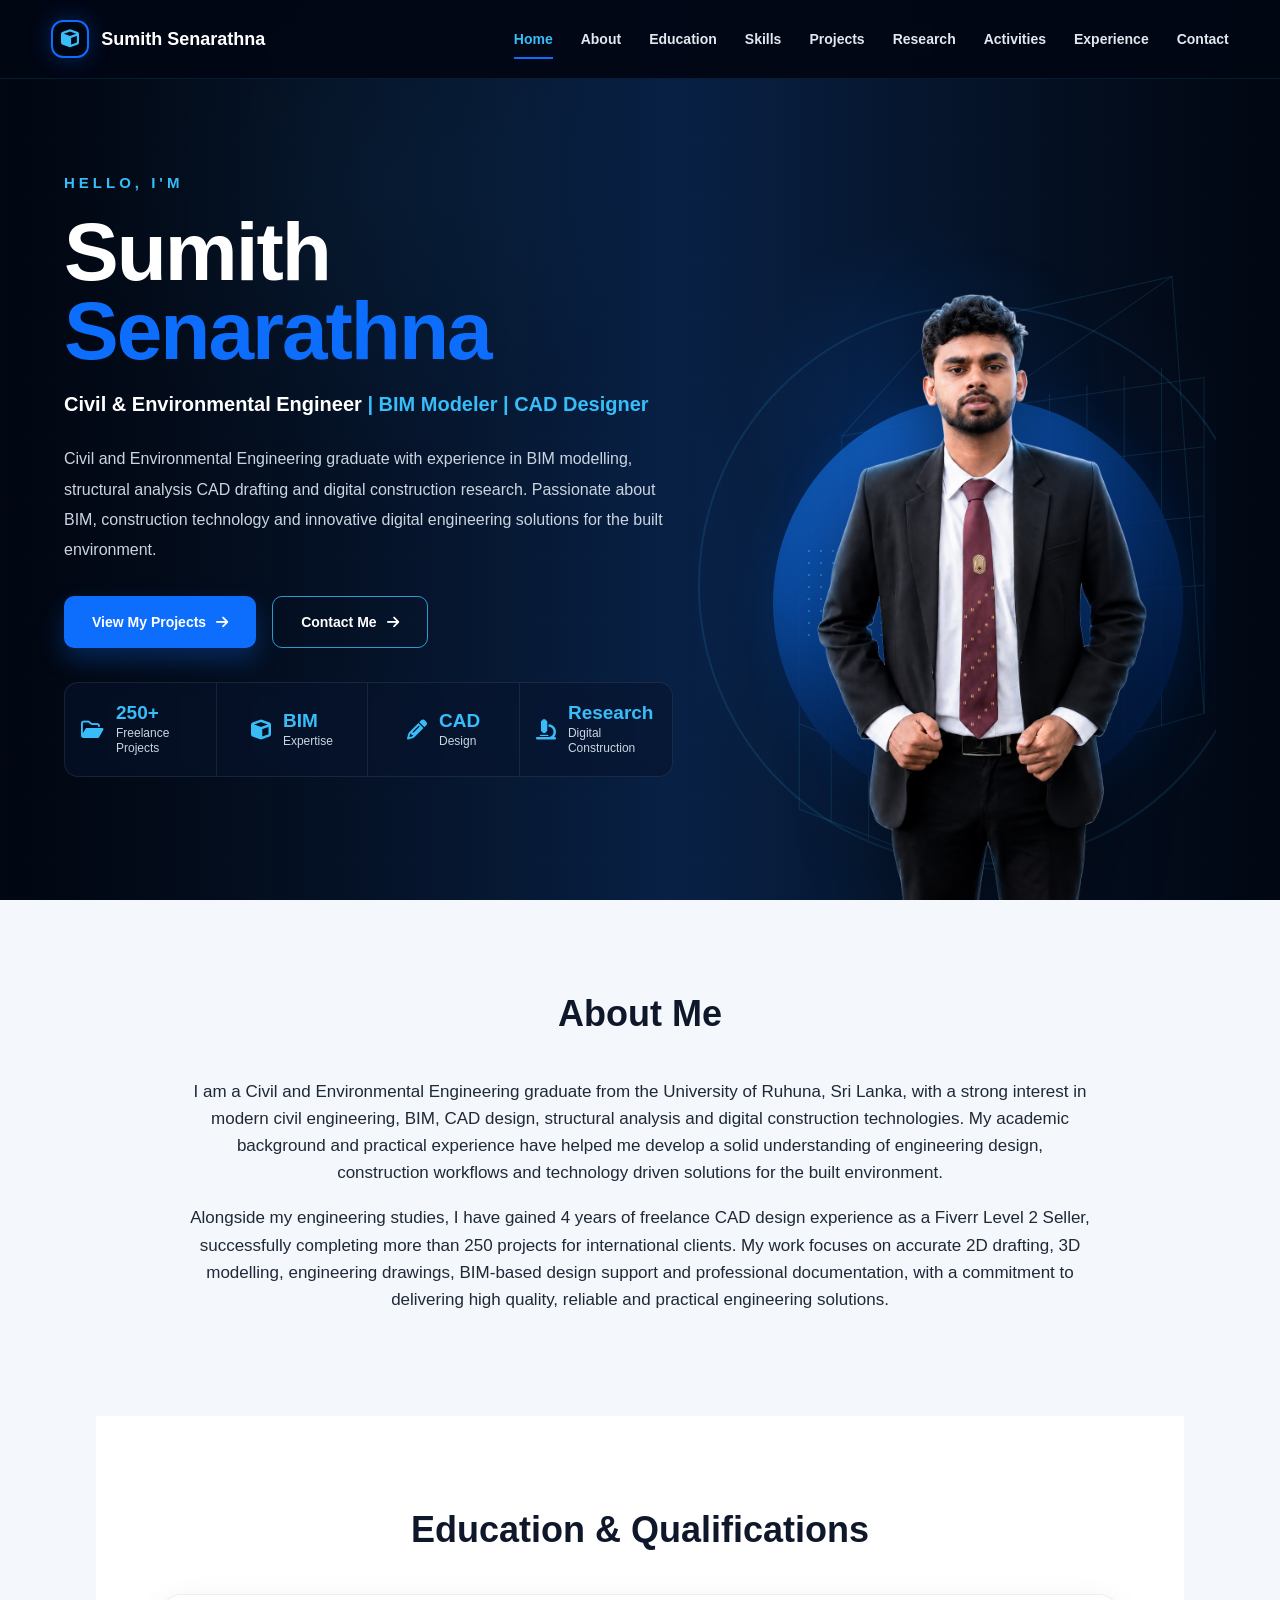
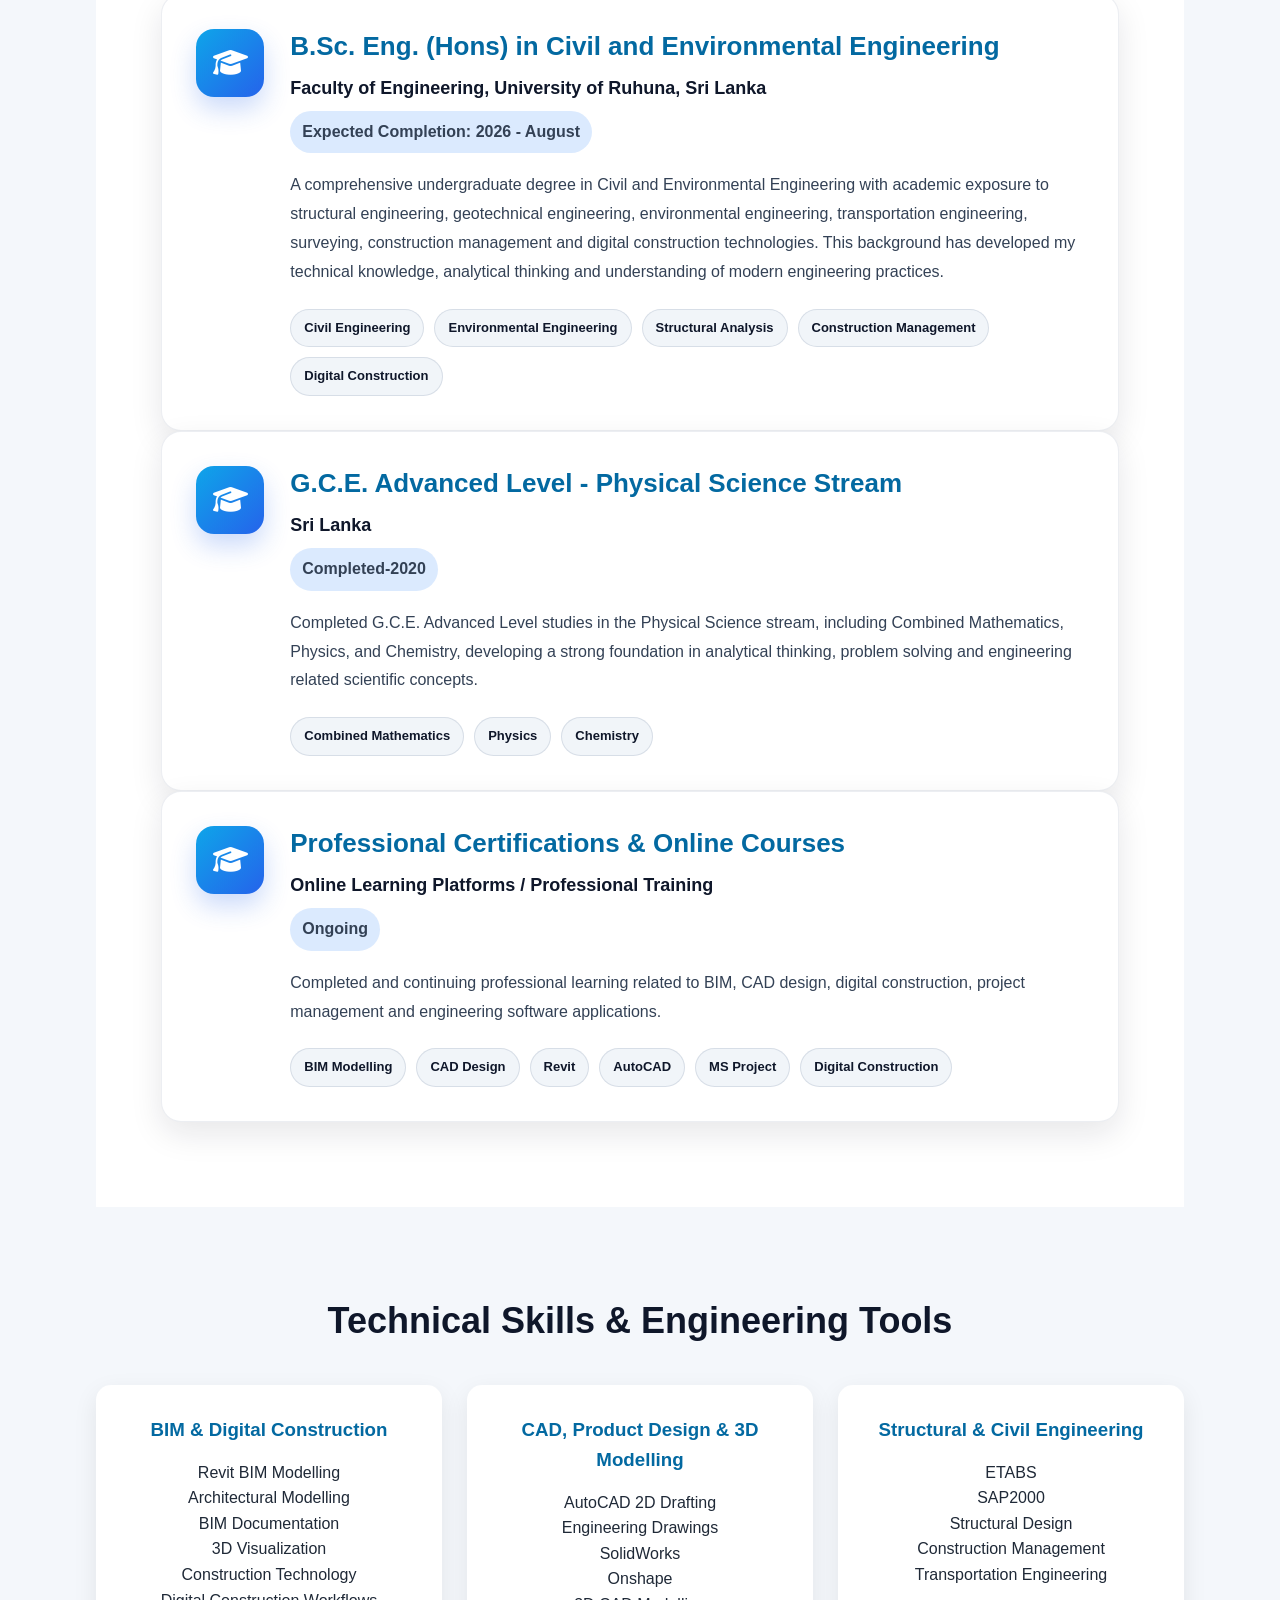
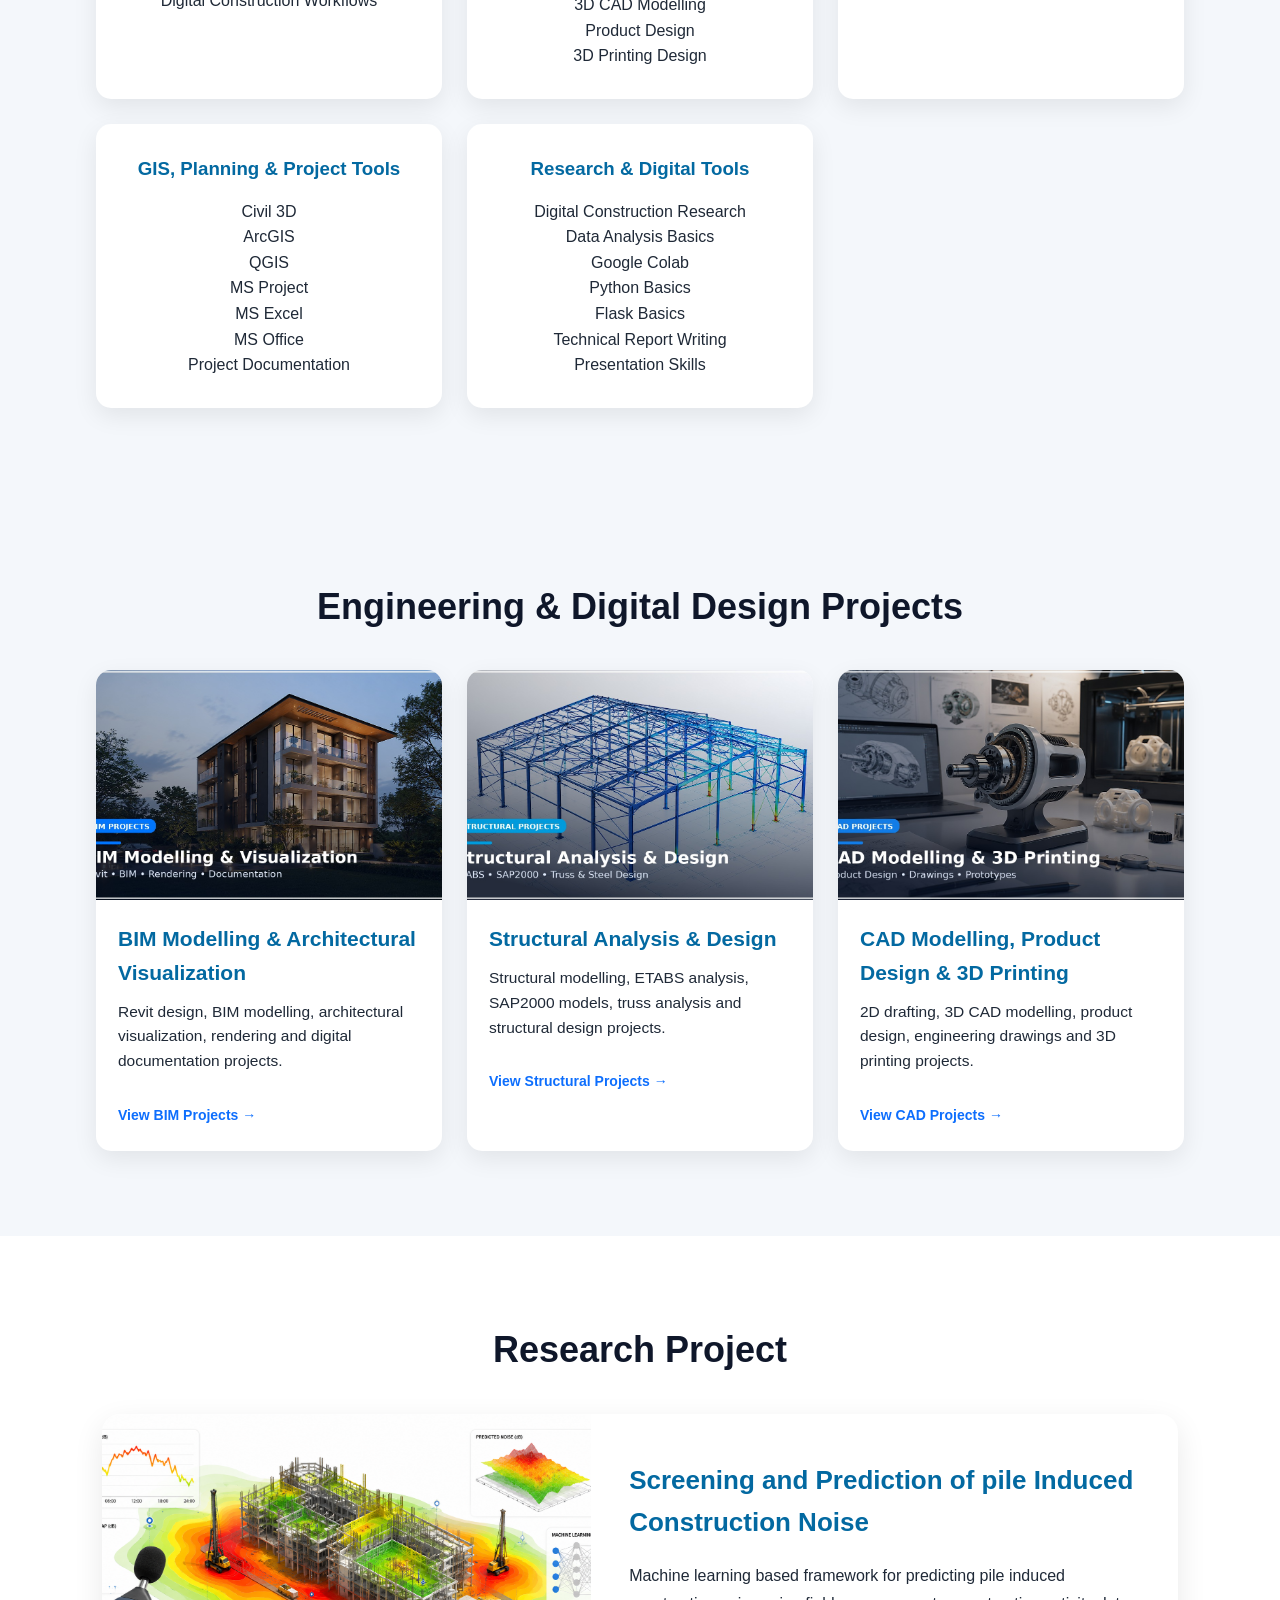
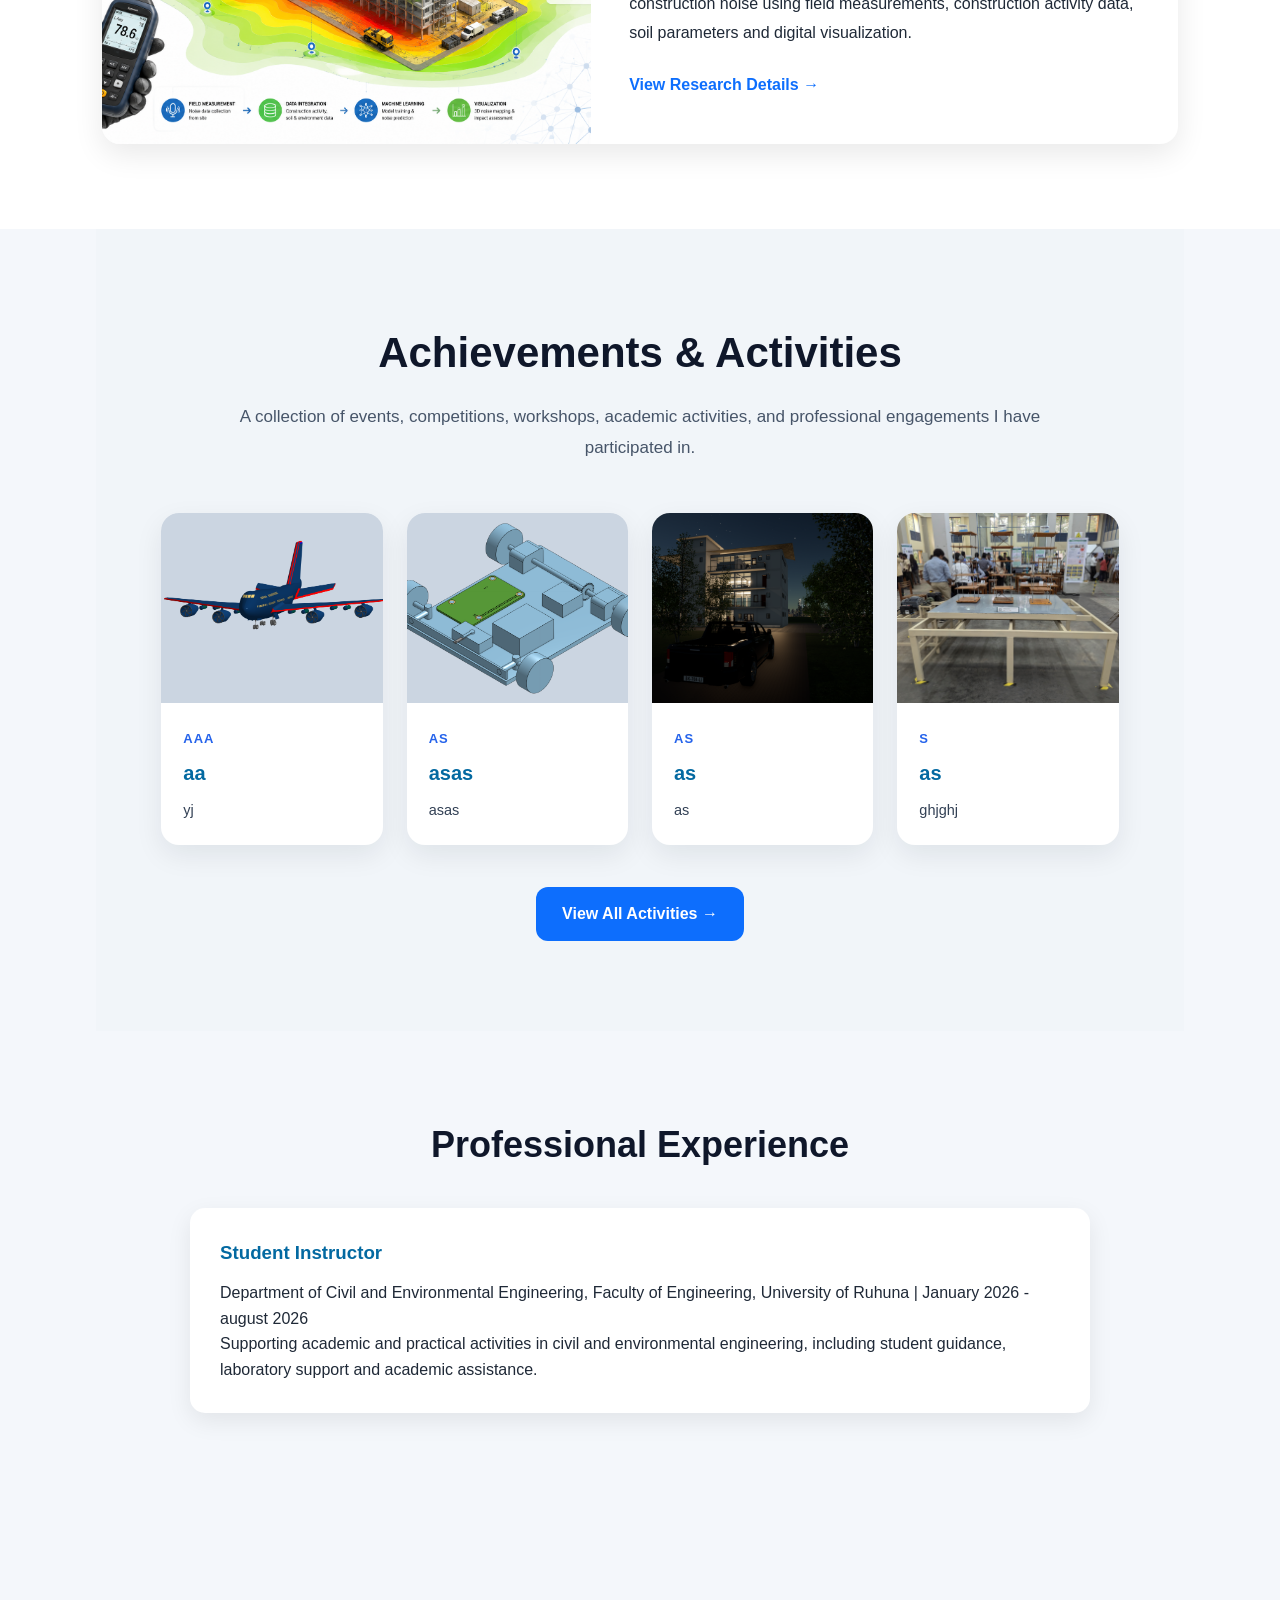
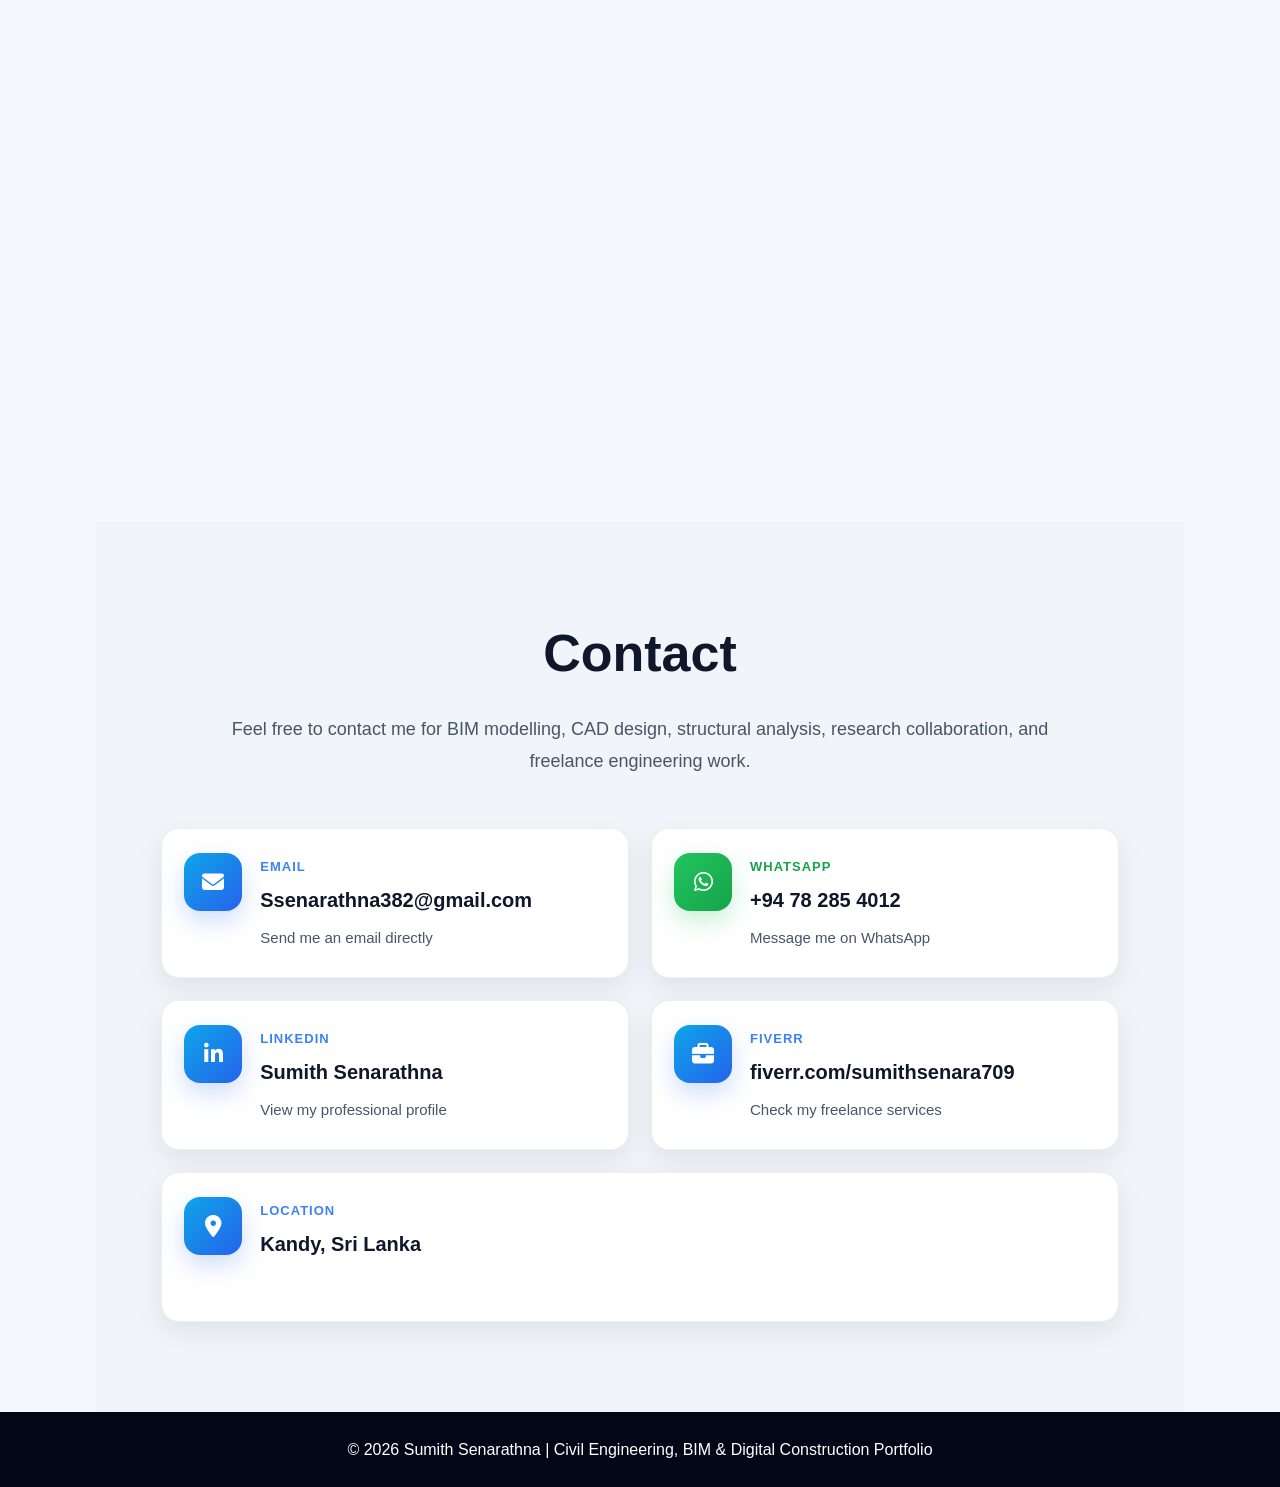
==== index.html @ d569695d "Update index.html" ====
<!DOCTYPE html>
<html lang="en">
<head>
    <meta charset="UTF-8">
    <meta name="viewport" content="width=device-width, initial-scale=1.0">
    <title>Sumith Senarathna | Civil Engineering Portfolio</title>

    <link rel="stylesheet" href="/style.css?v=270">

    <!-- Font Awesome Icons -->
    <link rel="stylesheet" href="https://cdnjs.cloudflare.com/ajax/libs/font-awesome/6.5.2/css/all.min.css">
</head>

<body>

<header>
    <nav>
        <a href="/#home" class="brand">
            <span class="brand-icon"><i class="fa-solid fa-cube"></i></span>
            <span>Sumith Senarathna</span>
        </a>

        <ul>
            <li><a href="/#home" class="active">Home</a></li>
            <li><a href="/#about">About</a></li>
            <li><a href="/#education">Education</a></li>
            <li><a href="/#skills">Skills</a></li>
            <li><a href="/#projects">Projects</a></li>
            <li><a href="/#research">Research</a></li>
            <li><a href="/#activities">Activities</a></li>
            <li><a href="/#experience">Experience</a></li>
            <li><a href="/#contact">Contact</a></li>
        </ul>
    </nav>
</header>

<section id="home" class="hero">

    <div class="hero-container">

        <div class="hero-left">
            <p class="hello-text">HELLO, I'M</p>

            <h1 class="hero-name">
                Sumith<br>
                <span>Senarathna</span>
            </h1>

            <h2 class="hero-role">
                Civil & Environmental Engineer
                <span>| BIM Modeler | CAD Designer</span>
            </h2>

            <p class="hero-description">
                Civil engineering graduate with experience in BIM modelling, CAD drafting,
                structural analysis, surveying, and AI-based construction research.
                Passionate about digital construction, BIM technologies, and innovative
                engineering solutions.
            </p>

            <div class="hero-buttons">
                <a href="/#projects" class="btn primary-btn">
                    View My Projects <i class="fa-solid fa-arrow-right"></i>
                </a>

                <a href="/#contact" class="btn secondary-btn">
                    Contact Me <i class="fa-solid fa-arrow-right"></i>
                </a>
            </div>

            <div class="hero-stats">
                <div class="stat-card">
                    <div class="stat-icon"><i class="fa-regular fa-folder-open"></i></div>
                    <div class="stat-content">
                        <h3>250+</h3>
                        <p>Freelance Projects</p>
                    </div>
                </div>

                <div class="stat-card">
                    <div class="stat-icon"><i class="fa-solid fa-cube"></i></div>
                    <div class="stat-content">
                        <h3>BIM</h3>
                        <p>Expertise</p>
                    </div>
                </div>

                <div class="stat-card">
                    <div class="stat-icon"><i class="fa-solid fa-pencil"></i></div>
                    <div class="stat-content">
                        <h3>CAD</h3>
                        <p>Design</p>
                    </div>
                </div>

                <div class="stat-card">
                    <div class="stat-icon"><i class="fa-solid fa-microscope"></i></div>
                    <div class="stat-content">
                        <h3>Research</h3>
                        <p>Digital Construction</p>
                    </div>
                </div>
            </div>
        </div>

        <div class="hero-right">
            <div class="hero-glow"></div>
            <div class="blue-circle"></div>
            <div class="circle-ring"></div>
            <div class="dot-pattern"></div>
            <div class="building-bg"></div>

            <img src="/images/profile.png" alt="Sumith Senarathna" class="hero-photo">
        </div>

    </div>
</section>

<section id="about" class="section">
    <h2>About Me</h2>

    <p>
        I am a Civil and Environmental Engineering graduate from the University of Ruhuna,
        Sri Lanka, with experience in BIM modelling, CAD drafting, structural analysis,
        surveying, and digital construction technologies.
    </p>

    <p>
        I have 4 years of freelance CAD design experience as a Fiverr Level 2 Seller,
        completing more than 250 projects for international clients. My career goal is
        to become a university lecturer and construction technology specialist by
        integrating civil engineering, BIM, artificial intelligence, and digital
        construction practices.
    </p>
</section>

<section id="education" class="section education-section">
    <h2 id="education-title">Education & Qualifications</h2>

    <div class="education-list" id="education-list">

        <div class="education-card">
            <div class="education-icon">
                <i class="fa-solid fa-graduation-cap"></i>
            </div>

            <div class="education-content">
                <h3>B.Sc. Eng. (Hons) in Civil and Environmental Engineering</h3>
                <h4>Faculty of Engineering, University of Ruhuna, Sri Lanka</h4>
                <p class="education-period">Expected Completion: 2026</p>

                <p>
                    Undergraduate degree in Civil and Environmental Engineering with academic exposure to
                    structural engineering, environmental engineering, transportation engineering, surveying,
                    construction management, and digital construction technologies.
                </p>

                <div class="education-tags">
                    <span>Civil Engineering</span>
                    <span>Environmental Engineering</span>
                    <span>Structural Analysis</span>
                    <span>Surveying</span>
                    <span>Construction Management</span>
                    <span>Digital Construction</span>
                </div>
            </div>
        </div>

        <div class="education-card">
            <div class="education-icon">
                <i class="fa-solid fa-school"></i>
            </div>

            <div class="education-content">
                <h3>G.C.E. Advanced Level - Physical Science Stream</h3>
                <h4>Sri Lanka</h4>
                <p class="education-period">Completed</p>

                <p>
                    Completed Advanced Level studies in the Physical Science stream, providing a strong
                    foundation in mathematics, physics, and engineering-related analytical thinking.
                </p>

                <div class="education-tags">
                    <span>Combined Mathematics</span>
                    <span>Physics</span>
                    <span>Chemistry</span>
                    <span>Analytical Thinking</span>
                </div>
            </div>
        </div>

        <div class="education-card">
            <div class="education-icon">
                <i class="fa-solid fa-certificate"></i>
            </div>

            <div class="education-content">
                <h3>Professional Certifications & Online Courses</h3>
                <h4>Online Learning Platforms / Professional Training</h4>
                <p class="education-period">Ongoing</p>

                <p>
                    Completed and continuing professional learning related to BIM, CAD design,
                    digital construction, project management, and engineering software applications.
                </p>

                <div class="education-tags">
                    <span>BIM Modelling</span>
                    <span>CAD Design</span>
                    <span>Revit</span>
                    <span>AutoCAD</span>
                    <span>MS Project</span>
                    <span>Digital Construction</span>
                </div>
            </div>
        </div>

        <div class="education-card">
            <div class="education-icon">
                <i class="fa-solid fa-chalkboard-user"></i>
            </div>

            <div class="education-content">
                <h3>Workshops & Training Programs</h3>
                <h4>University / Professional Organizations</h4>
                <p class="education-period">Completed</p>

                <p>
                    Participated in workshops and training programs related to civil engineering,
                    construction technology, BIM workflows, and professional development.
                </p>

                <div class="education-tags">
                    <span>Technical Workshops</span>
                    <span>Construction Technology</span>
                    <span>Professional Development</span>
                    <span>Engineering Practice</span>
                </div>
            </div>
        </div>

    </div>
</section>

<section id="skills" class="section">
    <h2>Technical Skills</h2>

    <div class="cards">
        <div class="card">
            <h3>BIM & CAD</h3>
            <p>Revit</p>
            <p>AutoCAD</p>
            <p>Civil 3D</p>
            <p>3ds Max</p>
            <p>SolidWorks</p>
            <p>Onshape</p>
        </div>

        <div class="card">
            <h3>Engineering & Analysis</h3>
            <p>ETABS</p>
            <p>SAP2000</p>
            <p>Structural Analysis</p>
            <p>Structural Design</p>
            <p>Surveying</p>
        </div>

        <div class="card">
            <h3>Digital Technologies</h3>
            <p>ArcGIS</p>
            <p>QGIS</p>
            <p>Machine Learning Basics</p>
            <p>MS Project</p>
            <p>MS Office</p>
        </div>
    </div>
</section>

<section id="projects" class="section">
    <h2 id="featured-projects-title">Engineering & Digital Design Projects</h2>

    <div class="project-grid" id="featured-projects-grid">

        <a href="/bim-projects.html" class="project-card project-card-link">
            <div class="project-img">
                <img src="/images/bim1.jpg" alt="BIM Modelling and Architectural Visualization">
            </div>

            <h3>BIM Modelling & Architectural Visualization</h3>

            <p>
                Revit design, BIM modelling, architectural visualization,
                rendering, and digital documentation projects.
            </p>

            <span class="view-more">View BIM Projects →</span>
        </a>

        <a href="/structural-projects.html" class="project-card project-card-link">
            <div class="project-img">
                <img src="/images/structural1.jpg" alt="Structural Analysis and Design">
            </div>

            <h3>Structural Analysis & Design</h3>

            <p>
                Structural modelling, ETABS analysis, SAP2000 models,
                truss analysis, and structural design projects.
            </p>

            <span class="view-more">View Structural Projects →</span>
        </a>

        <a href="/cad-projects.html" class="project-card project-card-link">
            <div class="project-img">
                <img src="/images/cad1.jpg" alt="CAD Modelling and 3D Printing">
            </div>

            <h3>CAD Modelling, Product Design & 3D Printing</h3>

            <p>
                2D drafting, 3D CAD modelling, product design,
                engineering drawings, and 3D printing projects.
            </p>

            <span class="view-more">View CAD Projects →</span>
        </a>

    </div>
</section>

<section id="research" class="section research-section">
    <h2>Research Project</h2>

    <div class="research-card-home">
        <div class="research-card-image">
            <img src="/images/uploads/research-cover.jpg" alt="Research Project">
        </div>

        <div class="research-card-content">
            <h3>AI-Based Prediction of Pile-Induced Construction Noise</h3>

            <p>
                Machine learning-based framework for predicting pile-induced construction noise
                using field measurements, construction activity data, soil parameters,
                and digital visualization.
            </p>

            <a href="/research-project.html" class="research-view-btn">
                View Research Details →
            </a>
        </div>
    </div>
</section>

<section id="activities" class="section activities-section">
    <div class="activities-header">
        <h2 id="activities-title">Achievements & Activities</h2>

        <p id="activities-description">
            A collection of events, competitions, workshops, academic activities,
            and professional engagements I have participated in.
        </p>
    </div>

    <div class="activities-home-grid" id="activities-home-grid">
        <!-- Activities load from content/activities.json -->
    </div>

    <div class="activities-view-box">
        <a href="/activities.html" class="activities-view-btn" id="activities-view-btn">
            View All Activities →
        </a>
    </div>
</section>

<section id="experience" class="section">
    <h2 id="experience-title">Professional Experience</h2>

    <div id="experience-list">
        <div class="experience-box">
            <h3>Student Instructor</h3>
            <p>
                Department of Civil and Environmental Engineering,
                Faculty of Engineering, University of Ruhuna | January 2026 - Present
            </p>
        </div>

        <div class="experience-box">
            <h3>CAD Designer - Fiverr Level 2 Seller</h3>
            <p>
                Freelance CAD designer with 4 years of experience in 2D drafting,
                3D modelling, engineering drawings, and design documentation for
                international clients. Completed 250+ freelance projects.
            </p>
        </div>

        <div class="experience-box">
            <h3>Civil Engineer Intern - KMTT</h3>
            <p>
                Kandy Multi Model Transport Terminal | August 2025 - October 2025
            </p>
        </div>

        <div class="experience-box">
            <h3>Civil Engineer Intern - CWIT</h3>
            <p>
                Colombo West International Terminal | May 2024 - August 2024
            </p>
        </div>
    </div>
</section>

<section id="contact" class="section contact-section">
    <div class="contact-header">
        <h2>Contact</h2>
        <p class="contact-subtitle">
            Feel free to contact me for BIM modelling, CAD design, structural analysis,
            research collaboration, and freelance engineering work.
        </p>
    </div>

    <div class="contact-wrapper contact-wrapper-only">
        <div class="contact-right contact-right-full">
            <div class="contact-grid" id="contactGrid">
                <!-- Contact cards load from content/contact.json -->
            </div>
        </div>
    </div>
</section>

<footer>
    <p>© 2026 Sumith Senarathna | Civil Engineering, BIM & Digital Construction Portfolio</p>
</footer>

<!-- Main website script -->
<script src="/script.js?v=290"></script>

<!-- Netlify Identity Widget only for invite / confirmation / recovery links -->
<script src="https://identity.netlify.com/v1/netlify-identity-widget.js"></script>

<script>
    if (window.netlifyIdentity) {
        window.netlifyIdentity.on("init", user => {
            const hash = window.location.hash || "";

            if (
                !user &&
                (
                    hash.includes("invite_token") ||
                    hash.includes("confirmation_token") ||
                    hash.includes("recovery_token")
                )
            ) {
                window.netlifyIdentity.open();
            }
        });
    }
</script>

</body>
</html>
---- style.css ----
* {
    margin: 0;
    padding: 0;
    box-sizing: border-box;
    font-family: Arial, Helvetica, sans-serif;
}

html {
    scroll-behavior: smooth;
}

body {
    background: #f4f7fb;
    color: #1f2937;
    line-height: 1.6;
}

/* Header */

header {
    position: fixed;
    top: 0;
    width: 100%;
    z-index: 1000;
    background: rgba(2, 7, 20, 0.96);
    border-bottom: 1px solid rgba(56, 189, 248, 0.12);
    backdrop-filter: blur(12px);
}

nav {
    width: 92%;
    max-width: 1400px;
    margin: auto;
    min-height: 78px;
    display: flex;
    align-items: center;
    justify-content: space-between;
}

.brand {
    display: flex;
    align-items: center;
    gap: 12px;
    color: white;
    text-decoration: none;
    font-size: 18px;
    font-weight: 700;
}

.brand-icon {
    width: 38px;
    height: 38px;
    border: 2px solid #0d6efd;
    border-radius: 12px;
    color: #38bdf8;
    display: flex;
    align-items: center;
    justify-content: center;
    box-shadow: 0 0 22px rgba(13, 110, 253, 0.30);
}

nav ul {
    list-style: none;
    display: flex;
    gap: 28px;
}

nav ul li a {
    color: #e2e8f0;
    text-decoration: none;
    font-size: 14px;
    font-weight: 600;
    transition: 0.3s;
    position: relative;
}

nav ul li a:hover,
nav ul li a.active {
    color: #38bdf8;
}

nav ul li a.active::after {
    content: "";
    position: absolute;
    left: 0;
    bottom: -12px;
    width: 100%;
    height: 2px;
    background: #0d6efd;
}

/* Remove left side social buttons */

.side-social {
    display: none;
}

/* Hero */

.hero {
    min-height: 100vh;
    padding: 78px 0 0;
    position: relative;
    overflow: hidden;
    color: white;
    background:
        radial-gradient(circle at 72% 45%, rgba(13, 110, 253, 0.16), transparent 17%),
        radial-gradient(circle at 28% 20%, rgba(56, 189, 248, 0.06), transparent 24%),
        linear-gradient(90deg, #020814 0%, #06162e 26%, #082248 52%, #06162e 76%, #020814 100%);
}

.hero::before {
    content: "";
    position: absolute;
    inset: 78px 0 0;
    background:
        linear-gradient(90deg, rgba(255,255,255,0.016) 0%, rgba(255,255,255,0) 10%, rgba(255,255,255,0.016) 20%, rgba(255,255,255,0) 30%, rgba(255,255,255,0.016) 40%, rgba(255,255,255,0) 50%, rgba(255,255,255,0.016) 60%, rgba(255,255,255,0) 70%, rgba(255,255,255,0.016) 80%, rgba(255,255,255,0) 90%, rgba(255,255,255,0.016) 100%),
        linear-gradient(rgba(56, 189, 248, 0.025) 1px, transparent 1px),
        linear-gradient(90deg, rgba(56, 189, 248, 0.025) 1px, transparent 1px);
    background-size: auto, 60px 60px, 60px 60px;
    opacity: 0.30;
    pointer-events: none;
}

.hero::after {
    content: "";
    position: absolute;
    inset: 78px 0 0;
    background: linear-gradient(
        90deg,
        rgba(1, 6, 16, 0.58) 0%,
        rgba(1, 6, 16, 0.25) 32%,
        rgba(1, 6, 16, 0.04) 55%,
        rgba(1, 6, 16, 0.16) 76%,
        rgba(1, 6, 16, 0.44) 100%
    );
    pointer-events: none;
    z-index: 1;
}

/* Text moved slightly away from left edge */

.hero-container {
    width: 90%;
    max-width: 1400px;
    height: calc(100vh - 78px);
    min-height: 650px;
    margin: auto;
    display: grid;
    grid-template-columns: 1.08fr 0.92fr;
    align-items: center;
    gap: 25px;
    position: relative;
    z-index: 2;
}

/* Left Content */

.hero-left {
    max-width: 720px;
    padding-bottom: 30px;
    margin-left: 0;
}

.hello-text {
    color: #38bdf8;
    font-size: 15px;
    font-weight: 700;
    letter-spacing: 4px;
    margin-bottom: 18px;
}

.hero-name {
    font-size: 82px;
    line-height: 0.96;
    font-weight: 800;
    margin-bottom: 18px;
    letter-spacing: -2px;
}

.hero-name span {
    color: #0d6efd;
}

.hero-role {
    font-size: 20px;
    font-weight: 600;
    margin-bottom: 24px;
    color: #ffffff;
}

.hero-role span {
    color: #38bdf8;
}

.hero-description {
    max-width: 680px;
    color: #cbd5e1;
    font-size: 16px;
    line-height: 1.9;
    margin-bottom: 30px;
}

.hero-buttons {
    display: flex;
    gap: 16px;
    margin-bottom: 34px;
    flex-wrap: wrap;
}

.btn {
    padding: 14px 28px;
    border-radius: 10px;
    text-decoration: none;
    font-size: 14px;
    font-weight: 700;
    transition: 0.3s;
    display: inline-flex;
    align-items: center;
    gap: 10px;
}

.primary-btn {
    background: #0d6efd;
    color: white;
    box-shadow: 0 12px 25px rgba(13, 110, 253, 0.28);
}

.primary-btn:hover {
    background: #38bdf8;
    color: #03142d;
    transform: translateY(-3px);
}

.secondary-btn {
    border: 1.5px solid rgba(56, 189, 248, 0.8);
    color: white;
    background: transparent;
}

.secondary-btn:hover {
    background: #38bdf8;
    color: #03142d;
}

/* Stats */

.hero-stats {
    max-width: 700px;
    display: grid;
    grid-template-columns: repeat(4, 1fr);
    background: rgba(8, 20, 46, 0.58);
    border: 1px solid rgba(148, 163, 184, 0.14);
    border-radius: 14px;
    overflow: hidden;
    backdrop-filter: blur(8px);
}

.stat-card {
    padding: 20px 16px;
    border-right: 1px solid rgba(148, 163, 184, 0.12);
    display: flex;
    align-items: center;
    gap: 12px;
    justify-content: center;
}

.stat-card:last-child {
    border-right: none;
}

.stat-icon {
    color: #38bdf8;
    font-size: 20px;
}

.stat-content h3 {
    color: #38bdf8;
    font-size: 19px;
    margin-bottom: 2px;
}

.stat-content p {
    color: #cbd5e1;
    font-size: 12px;
}

/* Right Visual */

.hero-right {
    position: relative;
    height: calc(100vh - 78px);
    min-height: 650px;
    display: flex;
    align-items: flex-end;
    justify-content: center;
    overflow: hidden;
}

.hero-glow {
    position: absolute;
    width: 620px;
    height: 620px;
    border-radius: 50%;
    background: radial-gradient(
        circle,
        rgba(13, 110, 253, 0.08) 0%,
        rgba(13, 110, 253, 0.04) 42%,
        transparent 72%
    );
    left: 54%;
    bottom: 20px;
    transform: translateX(-50%);
    z-index: 0;
}

/* Dark soft blue circle */

.blue-circle {
    position: absolute;
    width: 410px;
    height: 410px;
    border-radius: 50%;
    background:
        radial-gradient(circle at 38% 30%,
            #1c72e6 0%,
            #0b55bd 42%,
            #06377f 72%,
            #042657 100%
        );
    left: 54%;
    bottom: 92px;
    transform: translateX(-50%);
    z-index: 1;
    opacity: 0.82;
    box-shadow:
        0 0 48px rgba(13, 110, 253, 0.18),
        inset -45px -55px 80px rgba(0, 10, 30, 0.52),
        inset 18px 22px 45px rgba(56, 189, 248, 0.08);
}

.circle-ring {
    position: absolute;
    width: 560px;
    height: 560px;
    border-radius: 50%;
    border: 2px solid rgba(56, 189, 248, 0.12);
    left: 54%;
    bottom: 35px;
    transform: translateX(-50%);
    z-index: 0;
}

.dot-pattern {
    position: absolute;
    width: 95px;
    height: 95px;
    left: 105px;
    bottom: 260px;
    z-index: 2;
    opacity: 0.46;
    background-image: radial-gradient(#38bdf8 1.3px, transparent 1.3px);
    background-size: 12px 12px;
}

/* Building wireframe background */

.building-bg {
    position: absolute;
    right: -85px;
    bottom: -5px;
    width: 620px;
    height: 650px;
    z-index: 0;
    opacity: 0.55;
    background-repeat: no-repeat;
    background-position: center bottom;
    background-size: contain;
    background-image: url("data:image/svg+xml,%3Csvg width='520' height='610' viewBox='0 0 520 610' xmlns='http://www.w3.org/2000/svg'%3E%3Cg fill='none' stroke='%2338bdf8' stroke-opacity='0.25' stroke-width='1'%3E%3Cpath d='M210 70 L430 20 L460 430 L250 490 Z'/%3E%3Cpath d='M250 490 L250 145 L430 20'/%3E%3Cpath d='M250 145 L460 115'/%3E%3Cpath d='M460 115 L460 430'/%3E%3Cpath d='M210 70 L250 145'/%3E%3Cpath d='M250 490 L120 390 L120 170 L250 145'/%3E%3Cpath d='M120 170 L210 70'/%3E%3Cpath d='M120 390 L250 490'/%3E%3Cpath d='M120 390 L210 340 L430 300'/%3E%3Cpath d='M120 230 L250 205 L460 180'/%3E%3Cpath d='M120 290 L250 265 L460 245'/%3E%3Cpath d='M120 350 L250 325 L460 310'/%3E%3Cpath d='M280 137 L280 482'/%3E%3Cpath d='M315 130 L315 472'/%3E%3Cpath d='M350 122 L350 462'/%3E%3Cpath d='M385 114 L385 452'/%3E%3Cpath d='M420 106 L420 442'/%3E%3Cpath d='M150 184 L150 410'/%3E%3Cpath d='M180 178 L180 432'/%3E%3Cpath d='M215 158 L215 462'/%3E%3Cpath d='M80 320 L180 290 L210 570 L80 520 Z'/%3E%3Cpath d='M180 290 L300 350 L330 585 L210 570'/%3E%3Cpath d='M80 320 L210 380 L330 350'/%3E%3Cpath d='M210 380 L210 570'/%3E%3Cpath d='M110 334 L110 532'/%3E%3Cpath d='M145 350 L145 548'/%3E%3Cpath d='M245 398 L245 578'/%3E%3Cpath d='M280 414 L280 582'/%3E%3Cpath d='M80 380 L210 435 L330 405'/%3E%3Cpath d='M80 440 L210 492 L330 465'/%3E%3C/g%3E%3C/svg%3E");
}

/* Profile photo bottom aligned */

.hero-photo {
    position: absolute;
    z-index: 5;
    height: 650px;
    width: auto;
    max-width: none;
    left: 54%;
    bottom: 0;
    transform: translateX(-50%) scale(1.00);
    object-fit: contain;
    object-position: bottom center;
    background: transparent;
    border: none;
    box-shadow: none;
    filter: drop-shadow(0 22px 35px rgba(0, 0, 0, 0.42));
}

/* Sections */

.section {
    width: 85%;
    margin: auto;
    padding: 85px 0;
}

.section h2 {
    text-align: center;
    font-size: 36px;
    color: #0f172a;
    margin-bottom: 35px;
}

.section > p {
    max-width: 900px;
    margin: 0 auto 18px auto;
    text-align: center;
    font-size: 17px;
}

/* Cards */

.cards {
    display: grid;
    grid-template-columns: repeat(3, 1fr);
    gap: 25px;
}

.card {
    background: white;
    padding: 30px;
    border-radius: 15px;
    box-shadow: 0 8px 25px rgba(0, 0, 0, 0.08);
    text-align: center;
    transition: 0.3s;
}

.card:hover {
    transform: translateY(-8px);
}

.card h3 {
    color: #0369a1;
    margin-bottom: 15px;
}

/* Projects */

.project-grid {
    display: grid;
    grid-template-columns: repeat(3, 1fr);
    gap: 25px;
}

.project-card {
    background: white;
    border-radius: 15px;
    overflow: hidden;
    box-shadow: 0 8px 25px rgba(0, 0, 0, 0.08);
    transition: 0.3s;
}

.project-card:hover {
    transform: translateY(-8px);
}

.project-img {
    height: 230px;
    background: #cbd5e1;
    overflow: hidden;
}

.project-img img {
    width: 100%;
    height: 100%;
    object-fit: cover;
}

.project-card h3 {
    padding: 22px 22px 10px;
    color: #0369a1;
    font-size: 21px;
}

.project-card p {
    padding: 0 22px 28px;
    font-size: 15.5px;
}

/* Research */

.research {
    background: white;
    width: 100%;
    padding-left: 8%;
    padding-right: 8%;
}

.research h3 {
    text-align: center;
    color: #0369a1;
    margin-bottom: 20px;
    font-size: 24px;
}

.research-box {
    background: #e0f2fe;
    padding: 25px;
    border-left: 5px solid #0284c7;
    max-width: 900px;
    margin: 30px auto 0;
    border-radius: 10px;
}

/* Experience */

.experience-box {
    background: white;
    padding: 30px;
    border-radius: 15px;
    max-width: 900px;
    margin: 0 auto 22px auto;
    box-shadow: 0 8px 25px rgba(0, 0, 0, 0.08);
}

.experience-box h3 {
    color: #0369a1;
    margin-bottom: 12px;
}

/* Contact */

.contact {
    text-align: center;
}

.contact p {
    margin: 12px;
    font-size: 17px;
}

.contact a {
    color: #0369a1;
    text-decoration: none;
    font-weight: bold;
}

.contact a:hover {
    color: #0284c7;
    text-decoration: underline;
}

/* Footer */

footer {
    background: #020617;
    color: white;
    text-align: center;
    padding: 25px;
}

/* Responsive */

@media (max-width: 1200px) {
    nav {
        flex-direction: column;
        padding: 18px 0;
    }

    nav ul {
        flex-wrap: wrap;
        justify-content: center;
        gap: 18px;
        margin-top: 15px;
    }

    .hero {
        padding-top: 145px;
    }

    .hero::before,
    .hero::after {
        inset: 145px 0 0;
    }

    .hero-container {
        width: 90%;
        height: auto;
        min-height: auto;
        grid-template-columns: 1fr;
        text-align: center;
        gap: 35px;
    }

    .hero-left {
        max-width: 100%;
        padding-bottom: 0;
        margin-left: 0;
    }

    .hero-description {
        margin-left: auto;
        margin-right: auto;
    }

    .hero-buttons {
        justify-content: center;
    }

    .hero-stats {
        margin: auto;
    }

    .hero-right {
        height: 560px;
        min-height: 560px;
    }

    .hero-photo {
        height: 620px;
        left: 50%;
        bottom: 0;
        transform: translateX(-50%) scale(1.00);
    }

    .blue-circle,
    .circle-ring,
    .hero-glow {
        left: 50%;
    }

    .building-bg {
        right: 50%;
        transform: translateX(50%);
    }

    .cards,
    .project-grid {
        grid-template-columns: repeat(2, 1fr);
    }
}

@media (max-width: 768px) {
    .hero {
        padding-top: 145px;
    }

    .hero-name {
        font-size: 54px;
    }

    .hero-role {
        font-size: 17px;
    }

    .hero-description {
        font-size: 15px;
    }

    .hero-stats {
        grid-template-columns: repeat(2, 1fr);
    }

    .stat-card {
        border-bottom: 1px solid rgba(148, 163, 184, 0.14);
    }

    .hero-right {
        height: 440px;
        min-height: 440px;
    }

    .hero-photo {
        height: 480px;
        bottom: 0;
        left: 50%;
        transform: translateX(-50%) scale(1.00);
    }

    .blue-circle {
        width: 300px;
        height: 300px;
        bottom: 58px;
        left: 50%;
    }

    .circle-ring {
        width: 380px;
        height: 380px;
        bottom: 25px;
        left: 50%;
    }

    .hero-glow {
        width: 380px;
        height: 380px;
        left: 50%;
    }

    .dot-pattern,
    .building-bg {
        display: none;
    }

    .section {
        width: 90%;
        padding: 60px 0;
    }

    .section h2 {
        font-size: 30px;
    }

    .cards,
    .project-grid {
        grid-template-columns: 1fr;
    }
}
/* Clickable Project Category Cards */

.project-card-link {
    text-decoration: none;
    color: inherit;
    display: block;
}

.view-more {
    display: inline-block;
    margin: 0 22px 25px;
    color: #0d6efd;
    font-weight: 700;
    font-size: 14px;
}

/* Project Detail Pages */

.project-page-hero {
    padding: 150px 8% 80px;
    text-align: center;
    color: white;
    background:
        radial-gradient(circle at 50% 20%, rgba(13, 110, 253, 0.18), transparent 26%),
        linear-gradient(135deg, #020617 0%, #03142e 55%, #020617 100%);
}

.project-page-hero h1 {
    font-size: 48px;
    line-height: 1.2;
    margin-bottom: 18px;
}

.project-page-hero p {
    max-width: 850px;
    margin: auto;
    color: #cbd5e1;
    font-size: 18px;
    line-height: 1.8;
}

.detail-project-grid {
    display: grid;
    grid-template-columns: repeat(3, 1fr);
    gap: 28px;
}

.detail-project-card {
    background: white;
    border-radius: 16px;
    overflow: hidden;
    box-shadow: 0 10px 28px rgba(0, 0, 0, 0.09);
    transition: 0.3s ease;
}

.detail-project-card:hover {
    transform: translateY(-8px);
}

.detail-project-card img {
    width: 100%;
    height: 230px;
    object-fit: cover;
    background: #cbd5e1;
}

.detail-content {
    padding: 24px;
}

.detail-content h3 {
    color: #0369a1;
    font-size: 22px;
    margin-bottom: 14px;
}

.detail-content p {
    font-size: 15.5px;
    margin-bottom: 12px;
}

.back-home-box {
    text-align: center;
    margin-top: 45px;
}

.back-btn {
    display: inline-block;
    background: #0d6efd;
    color: white;
    padding: 13px 28px;
    border-radius: 10px;
    text-decoration: none;
    font-weight: 700;
    transition: 0.3s;
}

.back-btn:hover {
    background: #38bdf8;
    color: #020617;
    transform: translateY(-3px);
}

@media (max-width: 1000px) {
    .detail-project-grid {
        grid-template-columns: repeat(2, 1fr);
    }

    .project-page-hero h1 {
        font-size: 38px;
    }
}

@media (max-width: 700px) {
    .detail-project-grid {
        grid-template-columns: 1fr;
    }

    .project-page-hero {
        padding: 140px 6% 60px;
    }

    .project-page-hero h1 {
        font-size: 32px;
    }

    .project-page-hero p {
        font-size: 16px;
    }
}
/* Project image gallery */

.project-gallery {
    width: 100%;
    background: #ffffff;
}

.detail-project-card .project-main-img {
    width: 100%;
    height: 230px;
    object-fit: cover;
    display: block;
}

.project-thumbs {
    display: flex;
    gap: 8px;
    padding: 10px 12px 0;
    overflow-x: auto;
    background: #ffffff;
}

.detail-project-card .project-thumb {
    width: 62px !important;
    height: 46px !important;
    object-fit: cover;
    border-radius: 6px;
    cursor: pointer;
    opacity: 0.7;
    border: 2px solid transparent;
    transition: 0.25s;
    flex-shrink: 0;
}

.detail-project-card .project-thumb:hover,
.detail-project-card .project-thumb.active {
    opacity: 1;
    border-color: #0d6efd;
}
/* Research home card */

.research-section {
    background: #ffffff;
    width: 100%;
    padding-left: 8%;
    padding-right: 8%;
}

.research-card-home {
    max-width: 1100px;
    margin: 0 auto;
    background: #ffffff;
    border-radius: 18px;
    display: grid;
    grid-template-columns: 1fr 1.2fr;
    overflow: hidden;
    box-shadow: 0 10px 30px rgba(0, 0, 0, 0.09);
}

.research-card-image {
    height: 330px;
    background: #cbd5e1;
}

.research-card-image img {
    width: 100%;
    height: 100%;
    object-fit: cover;
}

.research-card-content {
    padding: 38px;
    display: flex;
    flex-direction: column;
    justify-content: center;
}

.research-card-content h3 {
    color: #0369a1;
    font-size: 26px;
    margin-bottom: 18px;
}

.research-card-content p {
    font-size: 16px;
    line-height: 1.8;
    margin-bottom: 24px;
}

.research-view-btn {
    display: inline-block;
    width: fit-content;
    color: #0d6efd;
    font-weight: 700;
    text-decoration: none;
}

.research-view-btn:hover {
    text-decoration: underline;
}

/* Research detail page */

.research-detail-section {
    width: 88%;
}

.research-detail-layout {
    display: grid;
    grid-template-columns: 1fr 1.1fr;
    gap: 35px;
    align-items: start;
}

.research-detail-gallery {
    background: white;
    border-radius: 16px;
    overflow: hidden;
    box-shadow: 0 10px 28px rgba(0, 0, 0, 0.09);
}

.research-detail-content {
    background: white;
    padding: 35px;
    border-radius: 16px;
    box-shadow: 0 10px 28px rgba(0, 0, 0, 0.09);
}

.research-detail-content h2 {
    text-align: left;
    font-size: 30px;
    margin-bottom: 20px;
    color: #0f172a;
}

.research-description p {
    text-align: left;
    margin-bottom: 16px;
    line-height: 1.8;
}

.research-info-box {
    background: #e0f2fe;
    border-left: 5px solid #0284c7;
    border-radius: 10px;
    padding: 22px;
    margin-top: 25px;
}

.research-info-box p {
    margin-bottom: 10px;
}

/* Project image gallery */

.project-gallery {
    width: 100%;
    background: #ffffff;
}

.detail-project-card .project-main-img,
.research-detail-gallery .project-main-img {
    width: 100%;
    height: 260px;
    object-fit: cover;
    display: block;
}

.research-detail-gallery .project-main-img {
    height: 420px;
}

.project-thumbs {
    display: flex;
    gap: 8px;
    padding: 10px 12px;
    overflow-x: auto;
    background: #ffffff;
}

.detail-project-card .project-thumb,
.research-detail-gallery .project-thumb {
    width: 68px !important;
    height: 50px !important;
    object-fit: cover;
    border-radius: 6px;
    cursor: pointer;
    opacity: 0.7;
    border: 2px solid transparent;
    transition: 0.25s;
    flex-shrink: 0;
}

.detail-project-card .project-thumb:hover,
.detail-project-card .project-thumb.active,
.research-detail-gallery .project-thumb:hover,
.research-detail-gallery .project-thumb.active {
    opacity: 1;
    border-color: #0d6efd;
}

@media (max-width: 900px) {
    .research-card-home,
    .research-detail-layout {
        grid-template-columns: 1fr;
    }

    .research-card-image {
        height: 260px;
    }

    .research-detail-gallery .project-main-img {
        height: 300px;
    }
}
/* =========================
   CONTACT SECTION WITH WHATSAPP
========================= */

.contact-section {
    background: #f1f5f9;
    padding-top: 90px;
    padding-bottom: 90px;
}

.contact-header {
    text-align: center;
    max-width: 820px;
    margin: 0 auto 50px;
}

.contact-header h2 {
    font-size: 52px;
    color: #0f172a;
    margin-bottom: 18px;
    font-weight: 800;
}

.contact-subtitle {
    font-size: 18px;
    line-height: 1.8;
    color: #475569;
}

.contact-wrapper {
    width: 88%;
    max-width: 1250px;
    margin: 0 auto;
    display: grid;
    grid-template-columns: 0.95fr 1.25fr;
    gap: 35px;
    align-items: start;
}

.contact-intro-box {
    background: linear-gradient(135deg, #020b24 0%, #03183f 45%, #0a2f73 100%);
    color: #ffffff;
    border-radius: 22px;
    padding: 40px 32px;
    box-shadow: 0 16px 40px rgba(0, 0, 0, 0.15);
    position: sticky;
    top: 100px;
    overflow: hidden;
}

.contact-intro-box::before {
    content: "";
    position: absolute;
    width: 220px;
    height: 220px;
    border-radius: 50%;
    background: rgba(59, 130, 246, 0.20);
    top: -60px;
    right: -50px;
    filter: blur(6px);
}

.contact-intro-box::after {
    content: "";
    position: absolute;
    width: 140px;
    height: 140px;
    border-radius: 50%;
    background: rgba(34, 197, 94, 0.16);
    bottom: -45px;
    left: -30px;
}

.contact-intro-box h3,
.contact-intro-box p,
.contact-intro-box a,
.contact-action-buttons {
    position: relative;
    z-index: 2;
}

.contact-intro-box h3 {
    font-size: 30px;
    margin-bottom: 16px;
    color: #ffffff;
}

.contact-lead {
    font-size: 16px;
    line-height: 1.9;
    color: rgba(255, 255, 255, 0.88);
    margin-bottom: 28px;
}

.contact-action-buttons {
    display: flex;
    flex-wrap: wrap;
    gap: 14px;
}

.contact-main-btn {
    display: inline-flex;
    align-items: center;
    gap: 10px;
    text-decoration: none;
    color: #ffffff;
    padding: 14px 22px;
    border-radius: 12px;
    font-weight: 700;
    transition: 0.3s ease;
}

.email-btn {
    background: #1d4ed8;
    box-shadow: 0 10px 24px rgba(29, 78, 216, 0.35);
}

.whatsapp-btn {
    background: #22c55e;
    box-shadow: 0 10px 24px rgba(34, 197, 94, 0.35);
}

.contact-main-btn:hover {
    transform: translateY(-3px);
}

.email-btn:hover {
    background: #2563eb;
}

.whatsapp-btn:hover {
    background: #16a34a;
}

.contact-grid {
    display: grid;
    grid-template-columns: 1fr 1fr;
    gap: 22px;
}

.contact-card {
    background: #ffffff;
    border-radius: 18px;
    padding: 24px 22px;
    display: flex;
    align-items: flex-start;
    gap: 18px;
    text-decoration: none;
    color: inherit;
    box-shadow: 0 10px 26px rgba(15, 23, 42, 0.08);
    transition: 0.3s ease;
    border: 1px solid rgba(148, 163, 184, 0.18);
    min-height: 150px;
}

.contact-card:hover {
    transform: translateY(-7px);
    box-shadow: 0 18px 40px rgba(15, 23, 42, 0.14);
    border-color: rgba(37, 99, 235, 0.22);
}

.contact-icon {
    width: 58px;
    height: 58px;
    min-width: 58px;
    border-radius: 16px;
    display: flex;
    align-items: center;
    justify-content: center;
    background: linear-gradient(135deg, #0ea5e9, #2563eb);
    color: #ffffff;
    font-size: 22px;
    box-shadow: 0 10px 24px rgba(37, 99, 235, 0.22);
}

.whatsapp-icon {
    background: linear-gradient(135deg, #22c55e, #16a34a);
    box-shadow: 0 10px 24px rgba(34, 197, 94, 0.25);
}

.contact-details {
    flex: 1;
}

.contact-label {
    display: inline-block;
    font-size: 13px;
    font-weight: 700;
    text-transform: uppercase;
    letter-spacing: 1px;
    color: #3b82f6;
    margin-bottom: 8px;
}

.whatsapp-contact-card .contact-label {
    color: #16a34a;
}

.contact-details h4 {
    font-size: 20px;
    line-height: 1.45;
    color: #0f172a;
    margin-bottom: 10px;
    word-break: break-word;
}

.contact-details p {
    color: #475569;
    line-height: 1.7;
    font-size: 15px;
}

.location-card {
    cursor: default;
}

@media (max-width: 1000px) {
    .contact-wrapper {
        grid-template-columns: 1fr;
    }

    .contact-intro-box {
        position: static;
    }
}

@media (max-width: 700px) {
    .contact-grid {
        grid-template-columns: 1fr;
    }

    .contact-header h2 {
        font-size: 40px;
    }

    .contact-subtitle {
        font-size: 16px;
    }

    .contact-card {
        min-height: auto;
    }
}
/* =========================
   CONTACT VISIBILITY FIX
   Prevent contact section disappearing after refresh
========================= */

.contact-wrapper,
.contact-section .contact-wrapper,
.contact-intro-box,
.contact-grid,
.contact-card {
    opacity: 1 !important;
    transform: none !important;
    visibility: visible !important;
}

.contact-section {
    min-height: auto;
    overflow: visible;
}

.contact-wrapper {
    align-items: stretch;
}

.contact-intro-box {
    height: 100%;
}

.contact-grid {
    min-height: 150px;
}
/* =========================
   MOBILE HERO PHOTO FIX
   Move profile photo slightly down on phone
========================= */

@media (max-width: 768px) {
    .hero-right {
        height: 455px !important;
        min-height: 455px !important;
        overflow: hidden !important;
    }

    .hero-photo {
        height: 455px !important;
        bottom: -32px !important;
        left: 50% !important;
        transform: translateX(-50%) scale(1.00) !important;
    }

    .blue-circle {
        width: 300px !important;
        height: 300px !important;
        bottom: 48px !important;
    }

    .circle-ring {
        width: 380px !important;
        height: 380px !important;
        bottom: 18px !important;
    }
}

@media (max-width: 480px) {
    .hero-right {
        height: 430px !important;
        min-height: 430px !important;
    }

    .hero-photo {
        height: 430px !important;
        bottom: -28px !important;
    }

    .blue-circle {
        width: 280px !important;
        height: 280px !important;
        bottom: 45px !important;
    }

    .circle-ring {
        width: 350px !important;
        height: 350px !important;
        bottom: 15px !important;
    }
}

/* =========================
   FINAL CONTACT SECTION
   Remove left "Let's Work Together" box
========================= */

.contact-left,
.contact-intro-box {
    display: none !important;
}

.contact-wrapper-only {
    grid-template-columns: 1fr !important;
    max-width: 1050px !important;
    width: 88% !important;
    margin: 0 auto !important;
}

.contact-right-full {
    width: 100% !important;
}

.contact-wrapper-only .contact-grid {
    display: grid !important;
    grid-template-columns: repeat(2, 1fr) !important;
    gap: 22px !important;
    max-width: 1050px !important;
    margin: 0 auto !important;
    opacity: 1 !important;
    transform: none !important;
    visibility: visible !important;
}

.contact-wrapper-only .location-card {
    grid-column: span 2;
}

.contact-section,
.contact-wrapper-only,
.contact-right-full,
.contact-grid,
.contact-card {
    opacity: 1 !important;
    transform: none !important;
    visibility: visible !important;
}

.contact-section {
    background: #f1f5f9 !important;
    padding-top: 90px !important;
    padding-bottom: 90px !important;
    overflow: visible !important;
}

/* =========================
   FEATURED PROJECTS CMS FIX
========================= */

#featured-projects-title {
    text-align: center;
}

#featured-projects-grid .project-card {
    text-decoration: none;
    color: inherit;
    display: block;
}

#featured-projects-grid .project-img {
    height: 230px;
    background: #cbd5e1;
    overflow: hidden;
}

#featured-projects-grid .project-img img {
    width: 100%;
    height: 100%;
    object-fit: cover;
    display: block;
}

/* =========================
   HERO STAT TEXT FIX
========================= */

.stat-content h3 {
    line-height: 1.1;
}

.stat-content p {
    line-height: 1.25;
}

/* =========================
   MOBILE HERO PHOTO FIX OVERRIDE
========================= */

@media (max-width: 768px) {
    .hero-right {
        height: 455px !important;
        min-height: 455px !important;
        overflow: hidden !important;
    }

    .hero-photo {
        height: 455px !important;
        bottom: -38px !important;
        left: 50% !important;
        transform: translateX(-50%) scale(1.00) !important;
    }

    .blue-circle {
        width: 300px !important;
        height: 300px !important;
        bottom: 48px !important;
    }

    .circle-ring {
        width: 380px !important;
        height: 380px !important;
        bottom: 18px !important;
    }

    .stat-content h3 {
        font-size: 17px !important;
    }

    .stat-content p {
        font-size: 11px !important;
    }

    .contact-wrapper-only .contact-grid {
        grid-template-columns: 1fr !important;
    }

    .contact-wrapper-only .location-card {
        grid-column: span 1;
    }
}

@media (max-width: 480px) {
    .hero-right {
        height: 430px !important;
        min-height: 430px !important;
    }

    .hero-photo {
        height: 430px !important;
        bottom: -38px !important;
    }

    .blue-circle {
        width: 280px !important;
        height: 280px !important;
        bottom: 45px !important;
    }

    .circle-ring {
        width: 350px !important;
        height: 350px !important;
        bottom: 15px !important;
    }

    #featured-projects-grid .project-img {
        height: 220px;
    }

    #featured-projects-grid .project-card h3 {
        font-size: 20px;
    }
}
/* =========================
   ACHIEVEMENTS & ACTIVITIES
========================= */

.activities-section {
    background: #f1f5f9;
    padding-top: 90px;
    padding-bottom: 90px;
}

.activities-header {
    text-align: center;
    max-width: 850px;
    margin: 0 auto 50px;
}

.activities-header h2 {
    font-size: 42px;
    color: #0f172a;
    margin-bottom: 16px;
}

.activities-header p {
    color: #475569;
    font-size: 17px;
    line-height: 1.8;
}

.activities-home-grid {
    width: 88%;
    max-width: 1250px;
    margin: 0 auto;
    display: grid;
    grid-template-columns: repeat(4, 1fr);
    gap: 24px;
}

.activity-home-card {
    background: #ffffff;
    border-radius: 18px;
    overflow: hidden;
    text-decoration: none;
    color: inherit;
    box-shadow: 0 10px 28px rgba(15, 23, 42, 0.08);
    transition: 0.3s ease;
}

.activity-home-card:hover {
    transform: translateY(-8px);
    box-shadow: 0 18px 40px rgba(15, 23, 42, 0.14);
}

.activity-home-img {
    height: 190px;
    background: #cbd5e1;
    overflow: hidden;
}

.activity-home-img img {
    width: 100%;
    height: 100%;
    object-fit: cover;
    display: block;
}

.activity-home-content {
    padding: 22px;
}

.activity-home-content span {
    display: inline-block;
    color: #2563eb;
    font-size: 13px;
    font-weight: 800;
    text-transform: uppercase;
    letter-spacing: 1px;
    margin-bottom: 10px;
}

.activity-home-content h3 {
    color: #0369a1;
    font-size: 20px;
    line-height: 1.35;
    margin-bottom: 12px;
}

.activity-home-content p {
    color: #334155;
    line-height: 1.65;
    font-size: 14.5px;
}

.activities-view-box {
    text-align: center;
    margin-top: 42px;
}

.activities-view-btn {
    display: inline-block;
    background: #0d6efd;
    color: #ffffff;
    text-decoration: none;
    padding: 14px 26px;
    border-radius: 12px;
    font-weight: 700;
    transition: 0.3s ease;
}

.activities-view-btn:hover {
    transform: translateY(-3px);
    background: #2563eb;
}

/* Activities detail page */

.activities-detail-section {
    width: 88%;
}

.activities-detail-grid {
    display: grid;
    grid-template-columns: 1fr;
    gap: 34px;
}

.activity-detail-card {
    background: #ffffff;
    border-radius: 20px;
    overflow: hidden;
    display: grid;
    grid-template-columns: 0.95fr 1.05fr;
    box-shadow: 0 12px 32px rgba(15, 23, 42, 0.10);
}

.activity-gallery {
    background: #ffffff;
}

.activity-main-img {
    width: 100%;
    height: 360px;
    object-fit: cover;
    display: block;
}

.activity-thumbs {
    display: flex;
    gap: 8px;
    padding: 12px;
    overflow-x: auto;
    background: #ffffff;
}

.activity-thumb {
    width: 70px;
    height: 52px;
    object-fit: cover;
    border-radius: 7px;
    cursor: pointer;
    opacity: 0.7;
    border: 2px solid transparent;
    transition: 0.25s;
    flex-shrink: 0;
}

.activity-thumb:hover,
.activity-thumb.active {
    opacity: 1;
    border-color: #0d6efd;
}

.activity-detail-content {
    padding: 36px;
}

.activity-category {
    display: inline-block;
    color: #2563eb;
    font-weight: 800;
    font-size: 13px;
    text-transform: uppercase;
    letter-spacing: 1px;
    margin-bottom: 12px;
}

.activity-detail-content h3 {
    color: #0f172a;
    font-size: 30px;
    margin-bottom: 18px;
    line-height: 1.35;
}

.activity-meta {
    display: flex;
    flex-wrap: wrap;
    gap: 18px;
    margin-bottom: 20px;
    color: #475569;
}

.activity-meta p {
    margin: 0;
}

.activity-meta i {
    color: #0d6efd;
    margin-right: 6px;
}

.activity-description {
    color: #334155;
    line-height: 1.8;
    font-size: 16px;
}

@media (max-width: 1100px) {
    .activities-home-grid {
        grid-template-columns: repeat(2, 1fr);
    }

    .activity-detail-card {
        grid-template-columns: 1fr;
    }
}

@media (max-width: 700px) {
    .activities-home-grid {
        grid-template-columns: 1fr;
    }

    .activities-header h2 {
        font-size: 34px;
    }

    .activity-main-img {
        height: 280px;
    }

    .activity-detail-content {
        padding: 26px;
    }

    .activity-detail-content h3 {
        font-size: 24px;
    }
}
/* =========================
   EDUCATION SECTION
========================= */

.education-section {
    background: #ffffff;
}

.education-list {
    width: 88%;
    max-width: 1050px;
    margin: 0 auto;
}

.education-card {
    background: #ffffff;
    border-radius: 20px;
    padding: 34px;
    display: flex;
    gap: 26px;
    align-items: flex-start;
    box-shadow: 0 12px 32px rgba(15, 23, 42, 0.10);
    border: 1px solid rgba(148, 163, 184, 0.18);
    transition: 0.3s ease;
}

.education-card:hover {
    transform: translateY(-6px);
    box-shadow: 0 18px 42px rgba(15, 23, 42, 0.14);
}

.education-icon {
    width: 68px;
    height: 68px;
    min-width: 68px;
    border-radius: 18px;
    background: linear-gradient(135deg, #0ea5e9, #2563eb);
    color: #ffffff;
    display: flex;
    align-items: center;
    justify-content: center;
    font-size: 28px;
    box-shadow: 0 12px 26px rgba(37, 99, 235, 0.24);
}

.education-content h3 {
    color: #0369a1;
    font-size: 26px;
    line-height: 1.35;
    margin-bottom: 10px;
}

.education-content h4 {
    color: #0f172a;
    font-size: 18px;
    margin-bottom: 8px;
    font-weight: 700;
}

.education-period {
    display: inline-block;
    color: #2563eb;
    background: #dbeafe;
    padding: 7px 12px;
    border-radius: 999px;
    font-weight: 700;
    font-size: 14px;
    margin-bottom: 18px;
}

.education-content p {
    color: #334155;
    line-height: 1.8;
    font-size: 16px;
}

.education-tags {
    display: flex;
    flex-wrap: wrap;
    gap: 10px;
    margin-top: 22px;
}

.education-tags span {
    background: #f1f5f9;
    color: #0f172a;
    border: 1px solid rgba(148, 163, 184, 0.28);
    padding: 8px 13px;
    border-radius: 999px;
    font-size: 13px;
    font-weight: 700;
}

@media (max-width: 700px) {
    .education-card {
        flex-direction: column;
        padding: 26px;
    }

    .education-content h3 {
        font-size: 22px;
    }

    .education-content h4 {
        font-size: 16px;
    }
}
/* =========================
   PROJECT DETAIL IMAGE FIX
   Show full CAD/Product images without cropping
========================= */

.detail-project-card .project-gallery {
    background: #e8eef6 !important;
}

.detail-project-card .project-main-img {
    width: 100% !important;
    height: 330px !important;
    object-fit: contain !important;
    object-position: center !important;
    background: #e8eef6 !important;
    padding: 12px !important;
    box-sizing: border-box !important;
}

.detail-project-card .project-thumbs {
    background: #ffffff !important;
}

.detail-project-card .project-thumb {
    object-fit: contain !important;
    background: #e8eef6 !important;
    padding: 4px !important;
    box-sizing: border-box !important;
}

@media (max-width: 700px) {
    .detail-project-card .project-main-img {
        height: 270px !important;
        padding: 10px !important;
    }
}
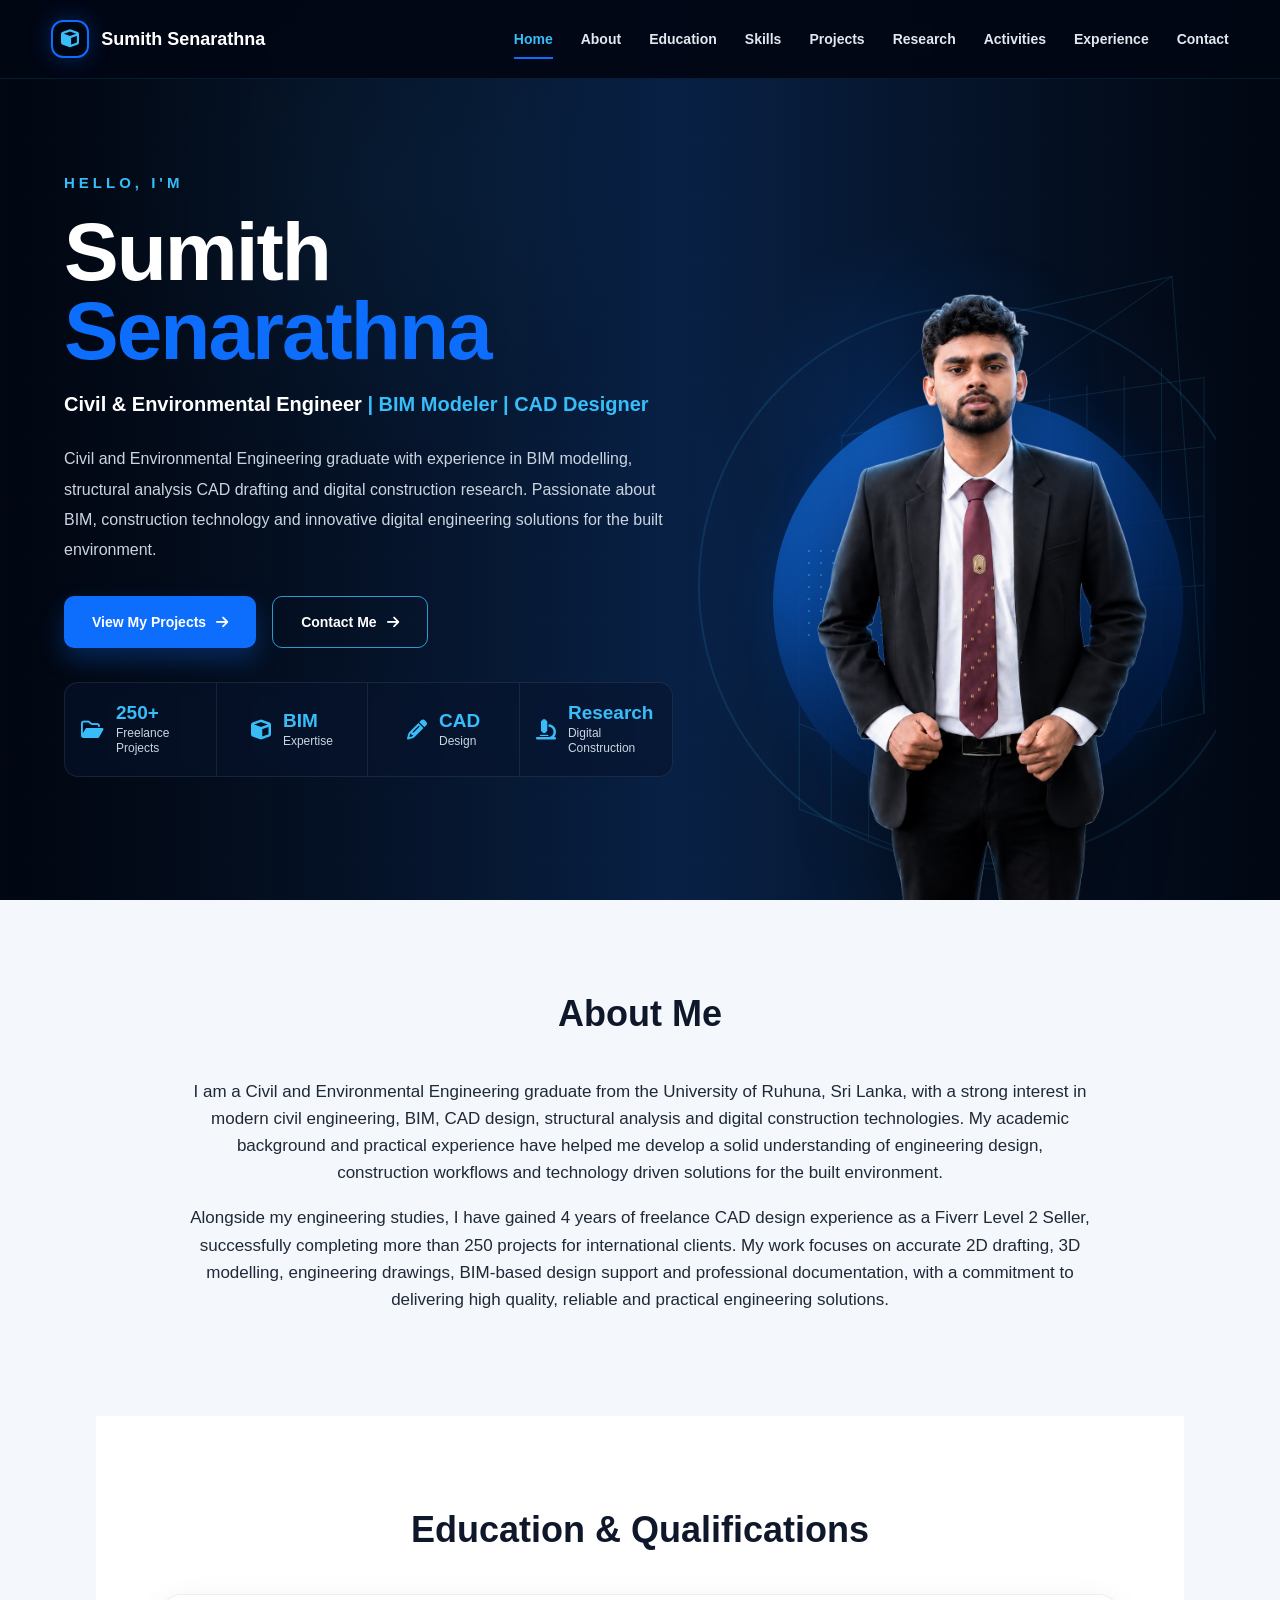
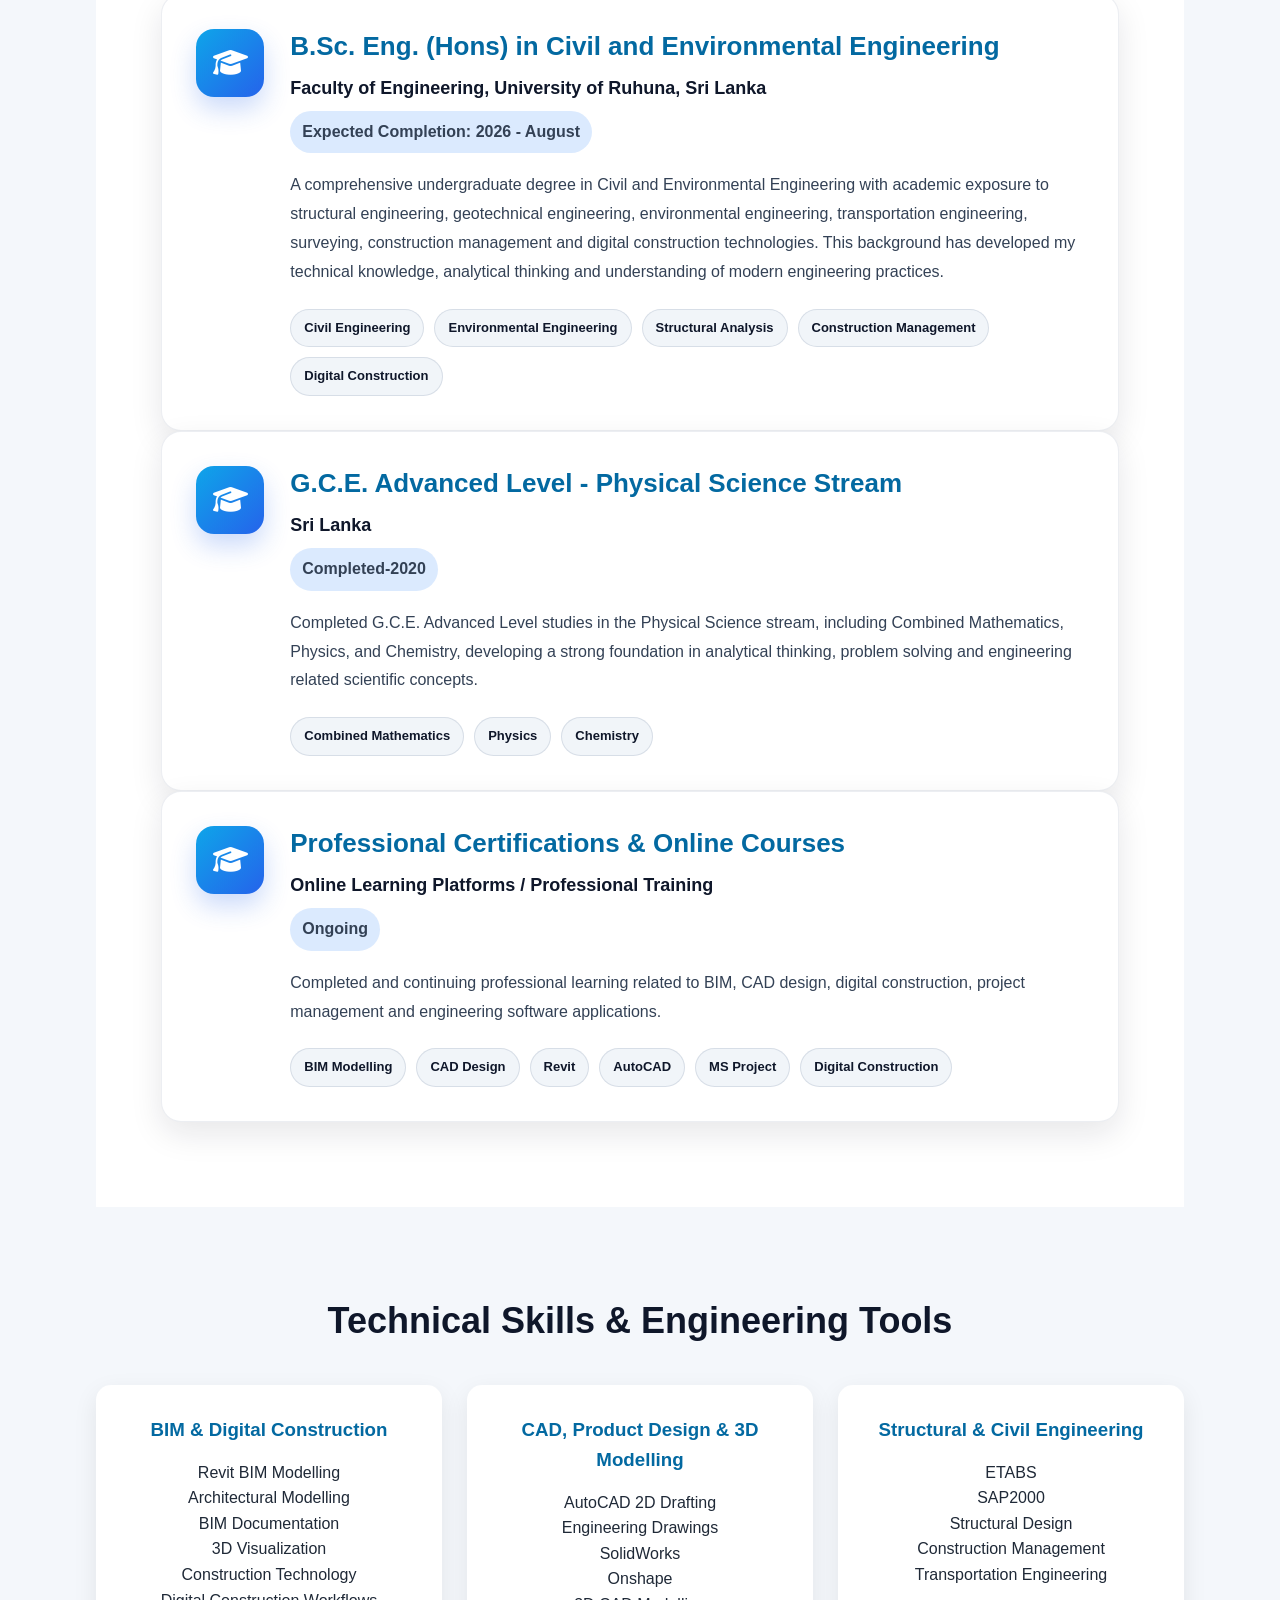
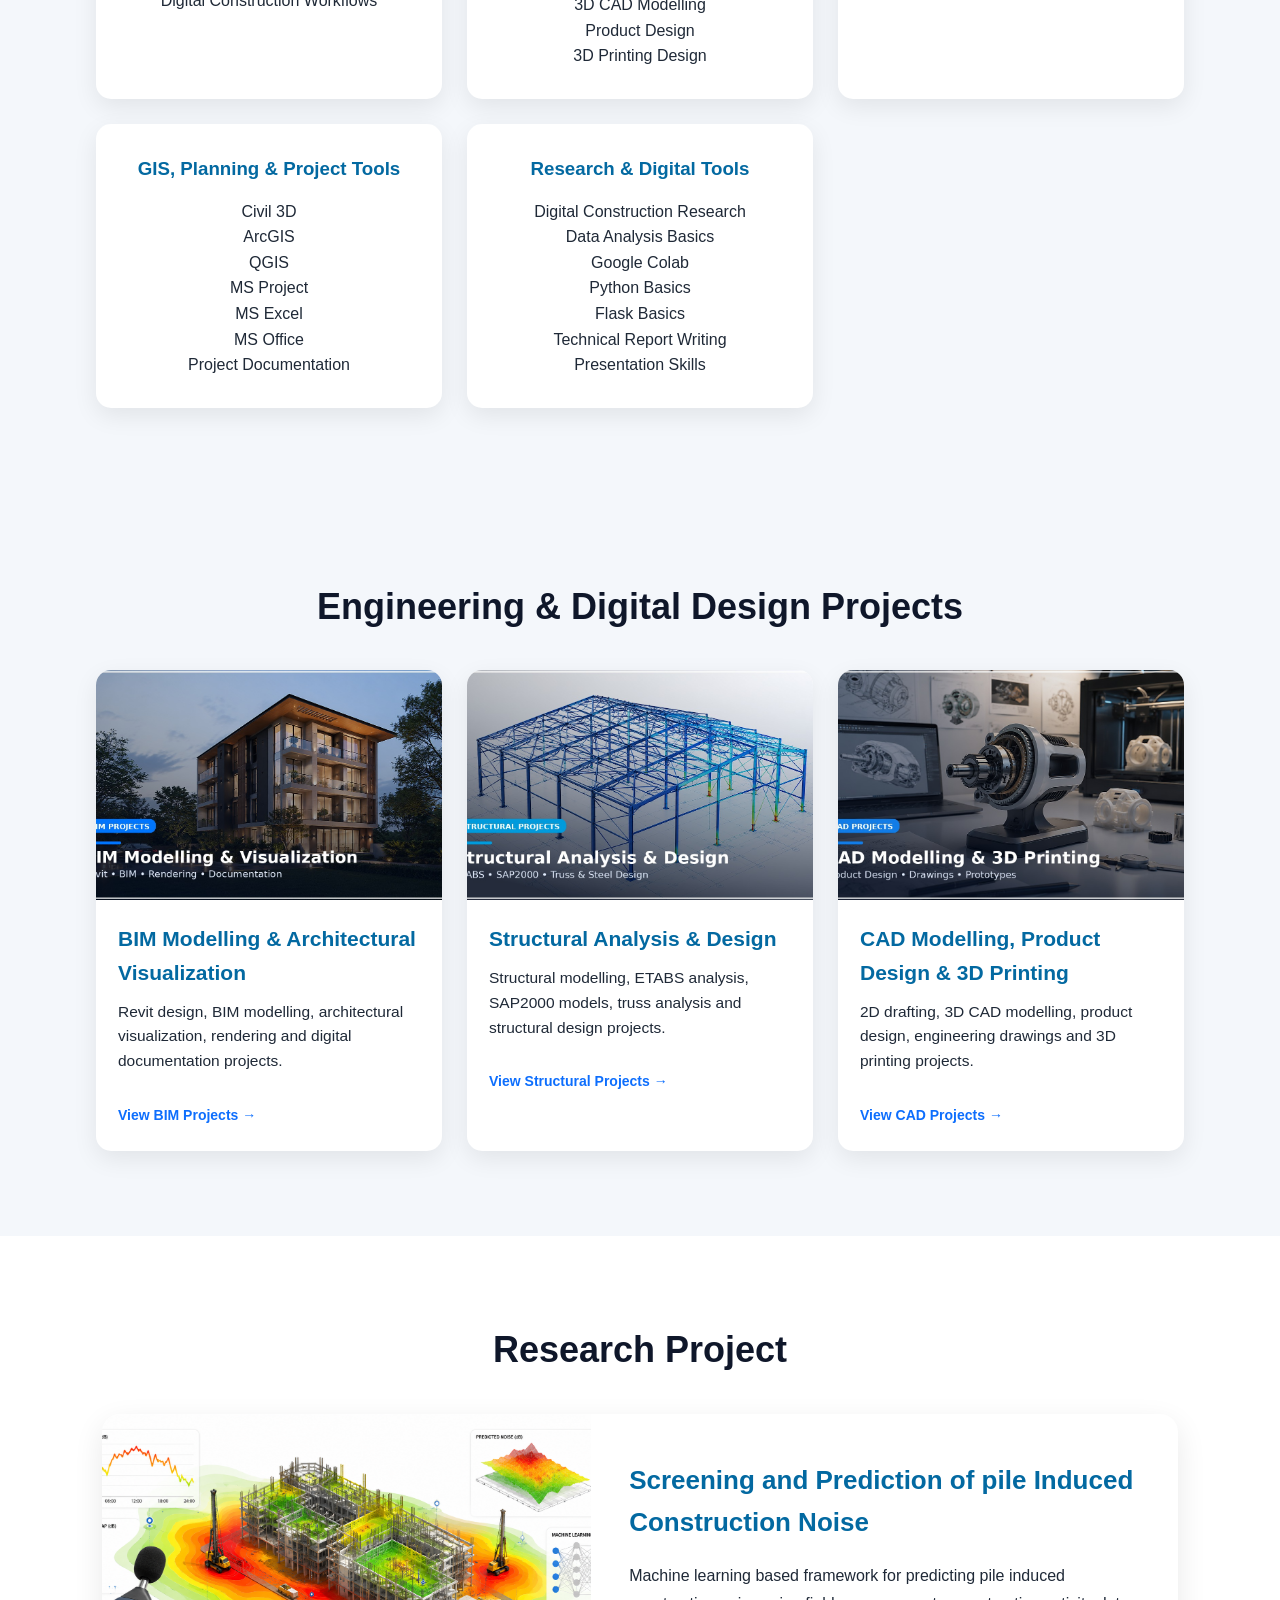
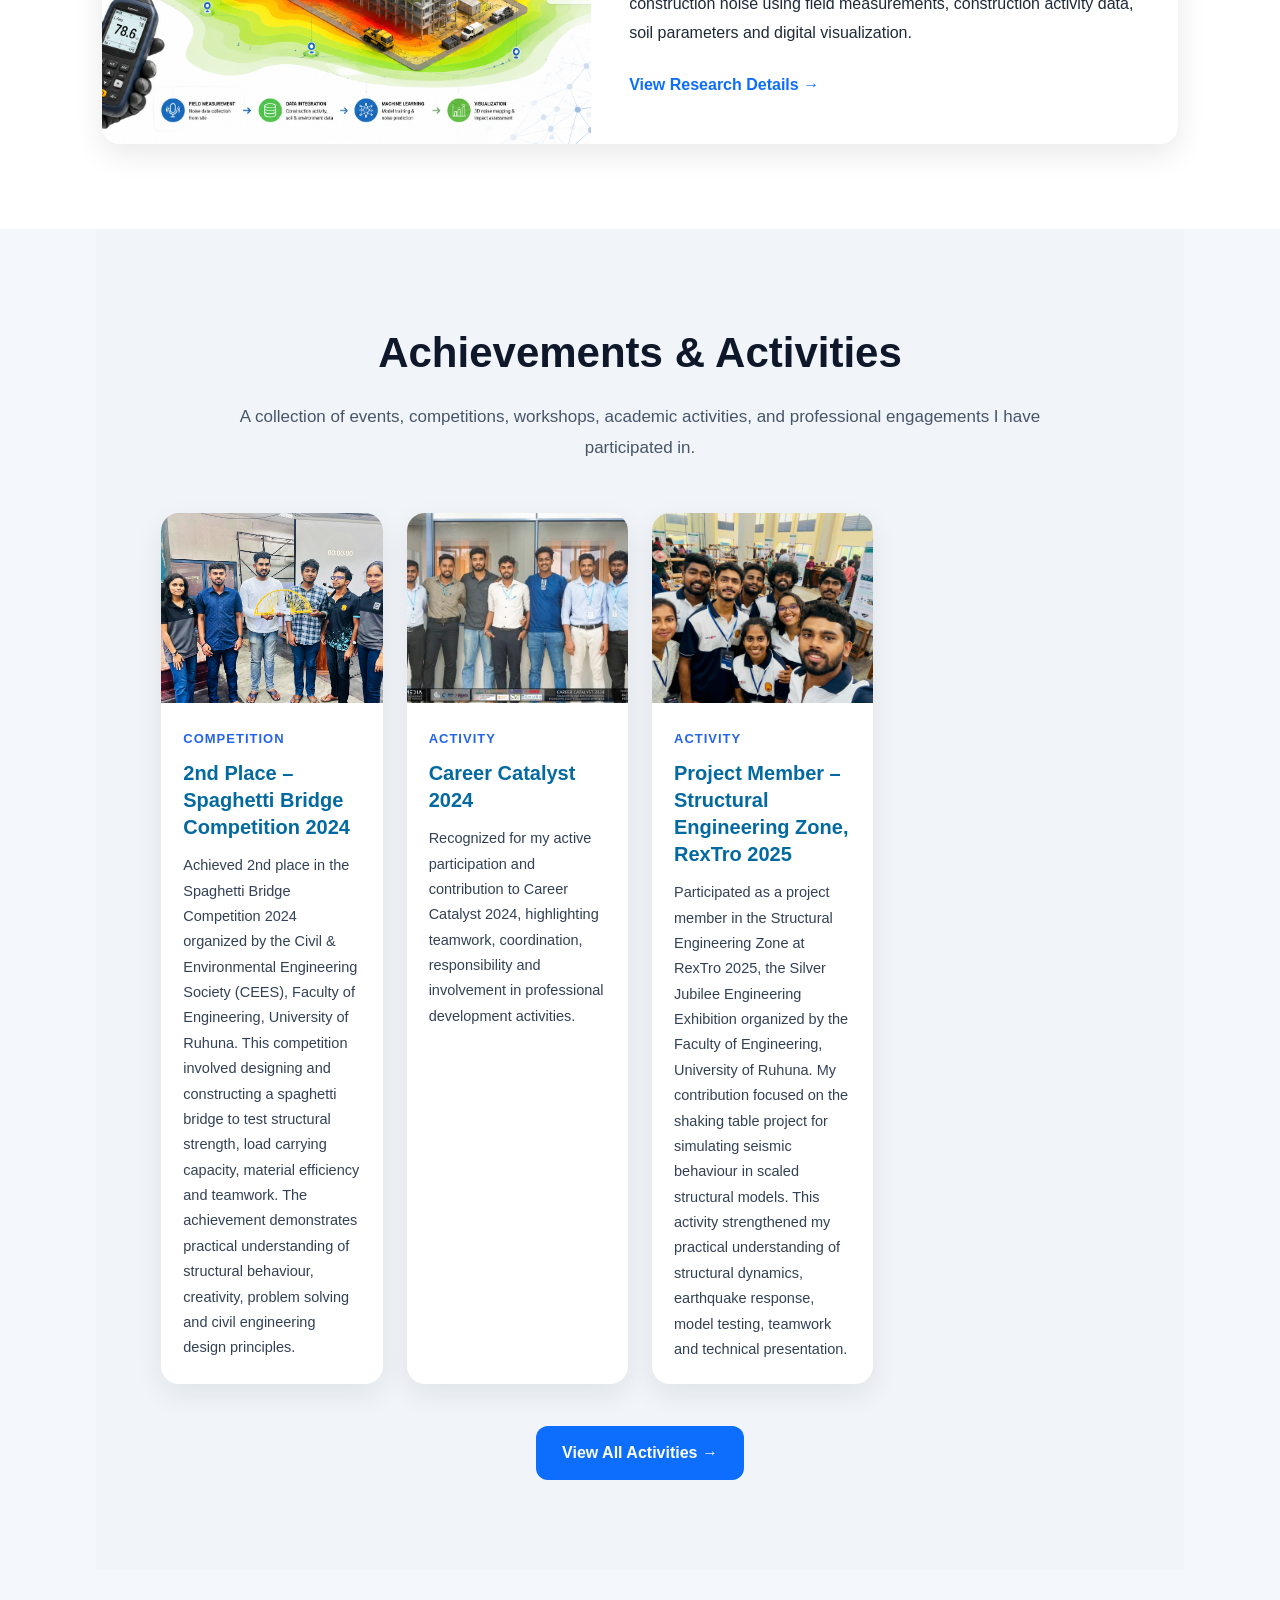
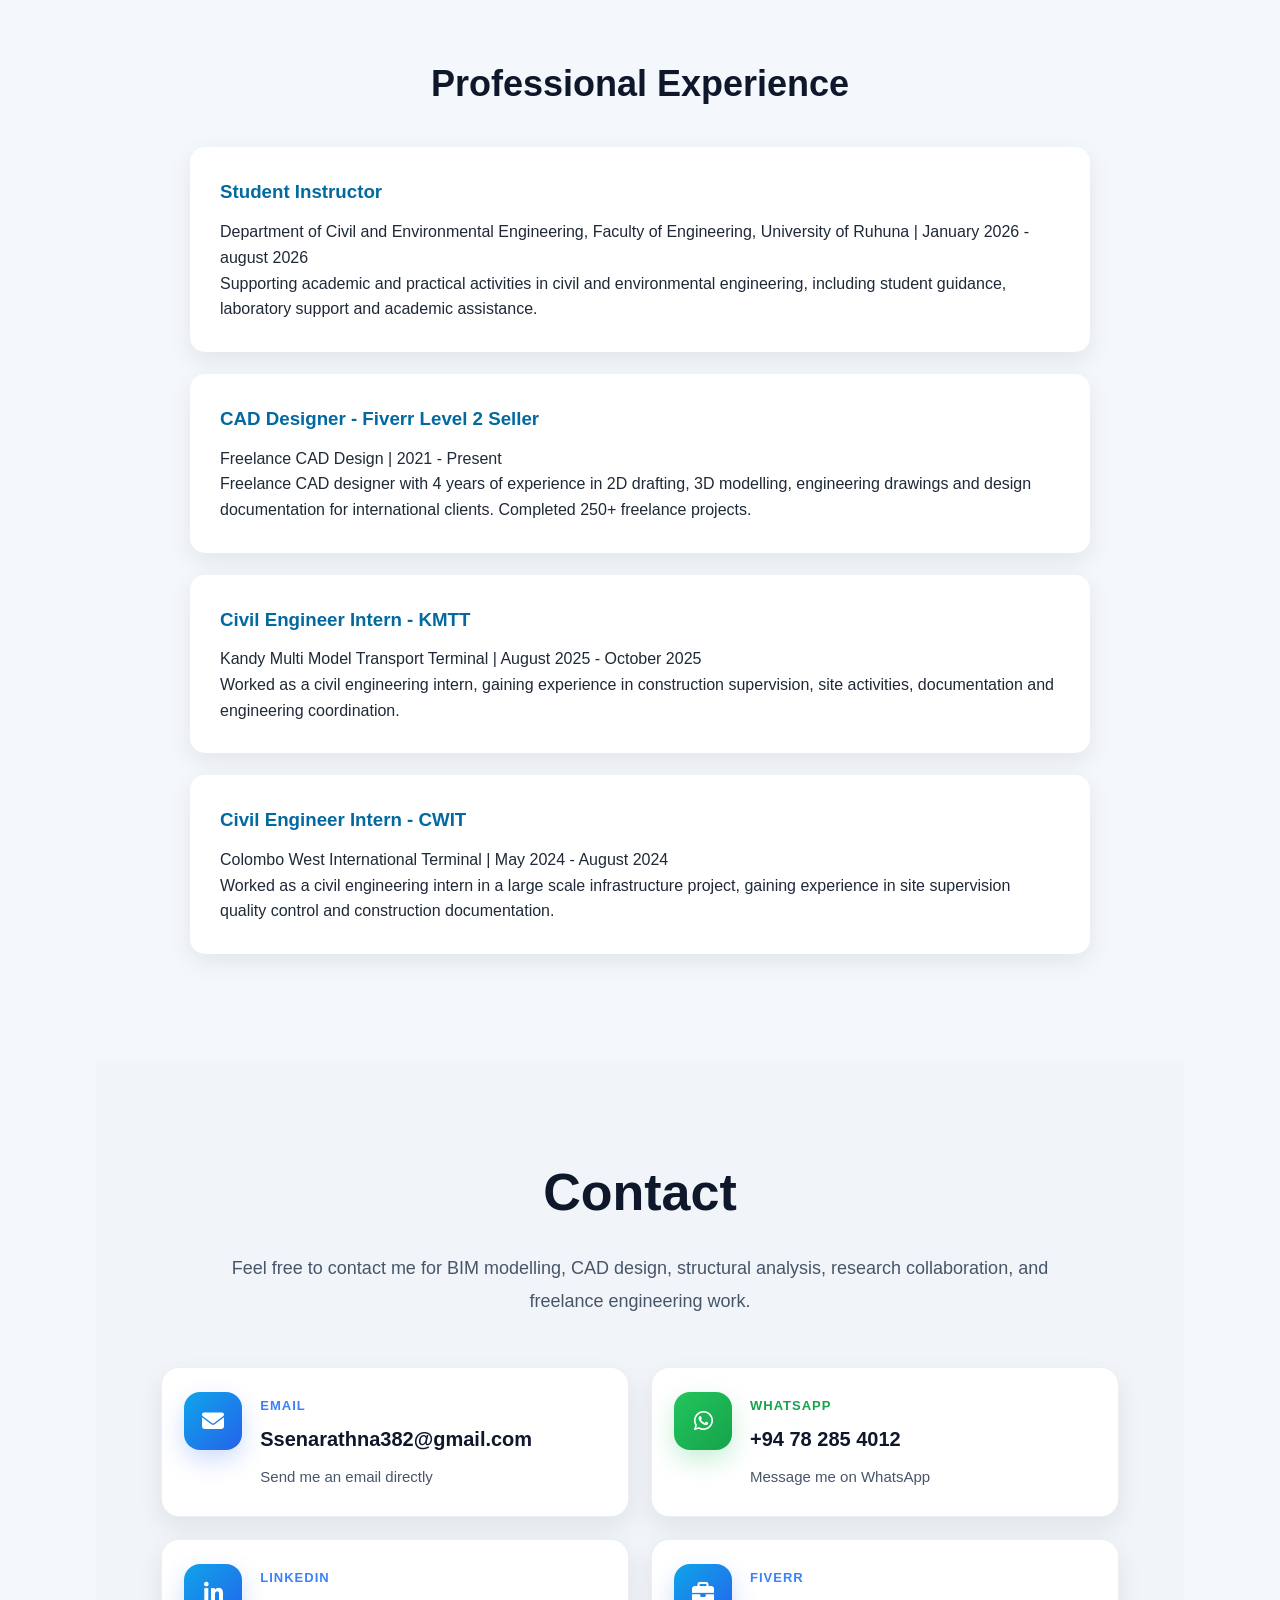
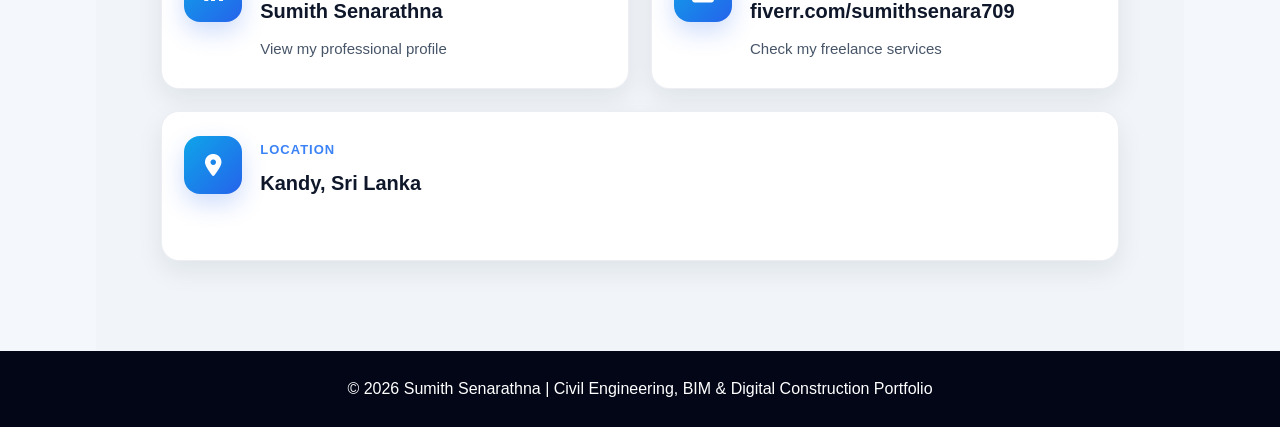
==== commit 359cfb2c: "Update index.html" ====
--- a/index.html
+++ b/index.html
@@ -435,7 +435,7 @@
 </footer>
 
 <!-- Main website script -->
-<script src="/script.js?v=290"></script>
+<script src="/script.js?v=320"></script>
 
 <!-- Netlify Identity Widget only for invite / confirmation / recovery links -->
 <script src="https://identity.netlify.com/v1/netlify-identity-widget.js"></script>
--- a/style.css
+++ b/style.css
@@ -1952,3 +1952,63 @@
         padding: 10px !important;
     }
 }
+/* =========================
+   PROJECT DESCRIPTION JUSTIFY
+========================= */
+
+.detail-project-card .detail-content p {
+    text-align: justify !important;
+    text-justify: inter-word !important;
+    line-height: 1.8 !important;
+}
+
+.detail-project-card .detail-content h3 {
+    text-align: left !important;
+}
+
+.detail-project-card .detail-content p strong {
+    text-align: left !important;
+}
+/* =========================
+   ACTIVITIES TEXT JUSTIFY
+========================= */
+
+.activity-home-content p {
+    text-align: justify !important;
+    text-justify: inter-word !important;
+    line-height: 1.75 !important;
+}
+
+.activity-detail-content .activity-description {
+    text-align: justify !important;
+    text-justify: inter-word !important;
+    line-height: 1.8 !important;
+}
+
+/* Title and category left align keep */
+.activity-home-content h3,
+.activity-home-content span,
+.activity-detail-content h3,
+.activity-category {
+    text-align: left !important;
+}
+/* =========================
+   FIX ACTIVITIES CARD TEXT SPACING
+   Do not justify narrow home cards
+========================= */
+
+.activity-home-content p {
+    text-align: left !important;
+    text-justify: auto !important;
+    word-spacing: normal !important;
+    letter-spacing: normal !important;
+    line-height: 1.75 !important;
+}
+
+/* Keep detail page justified because it has wider space */
+.activity-detail-content .activity-description {
+    text-align: justify !important;
+    text-justify: inter-word !important;
+    word-spacing: normal !important;
+    line-height: 1.8 !important;
+}
